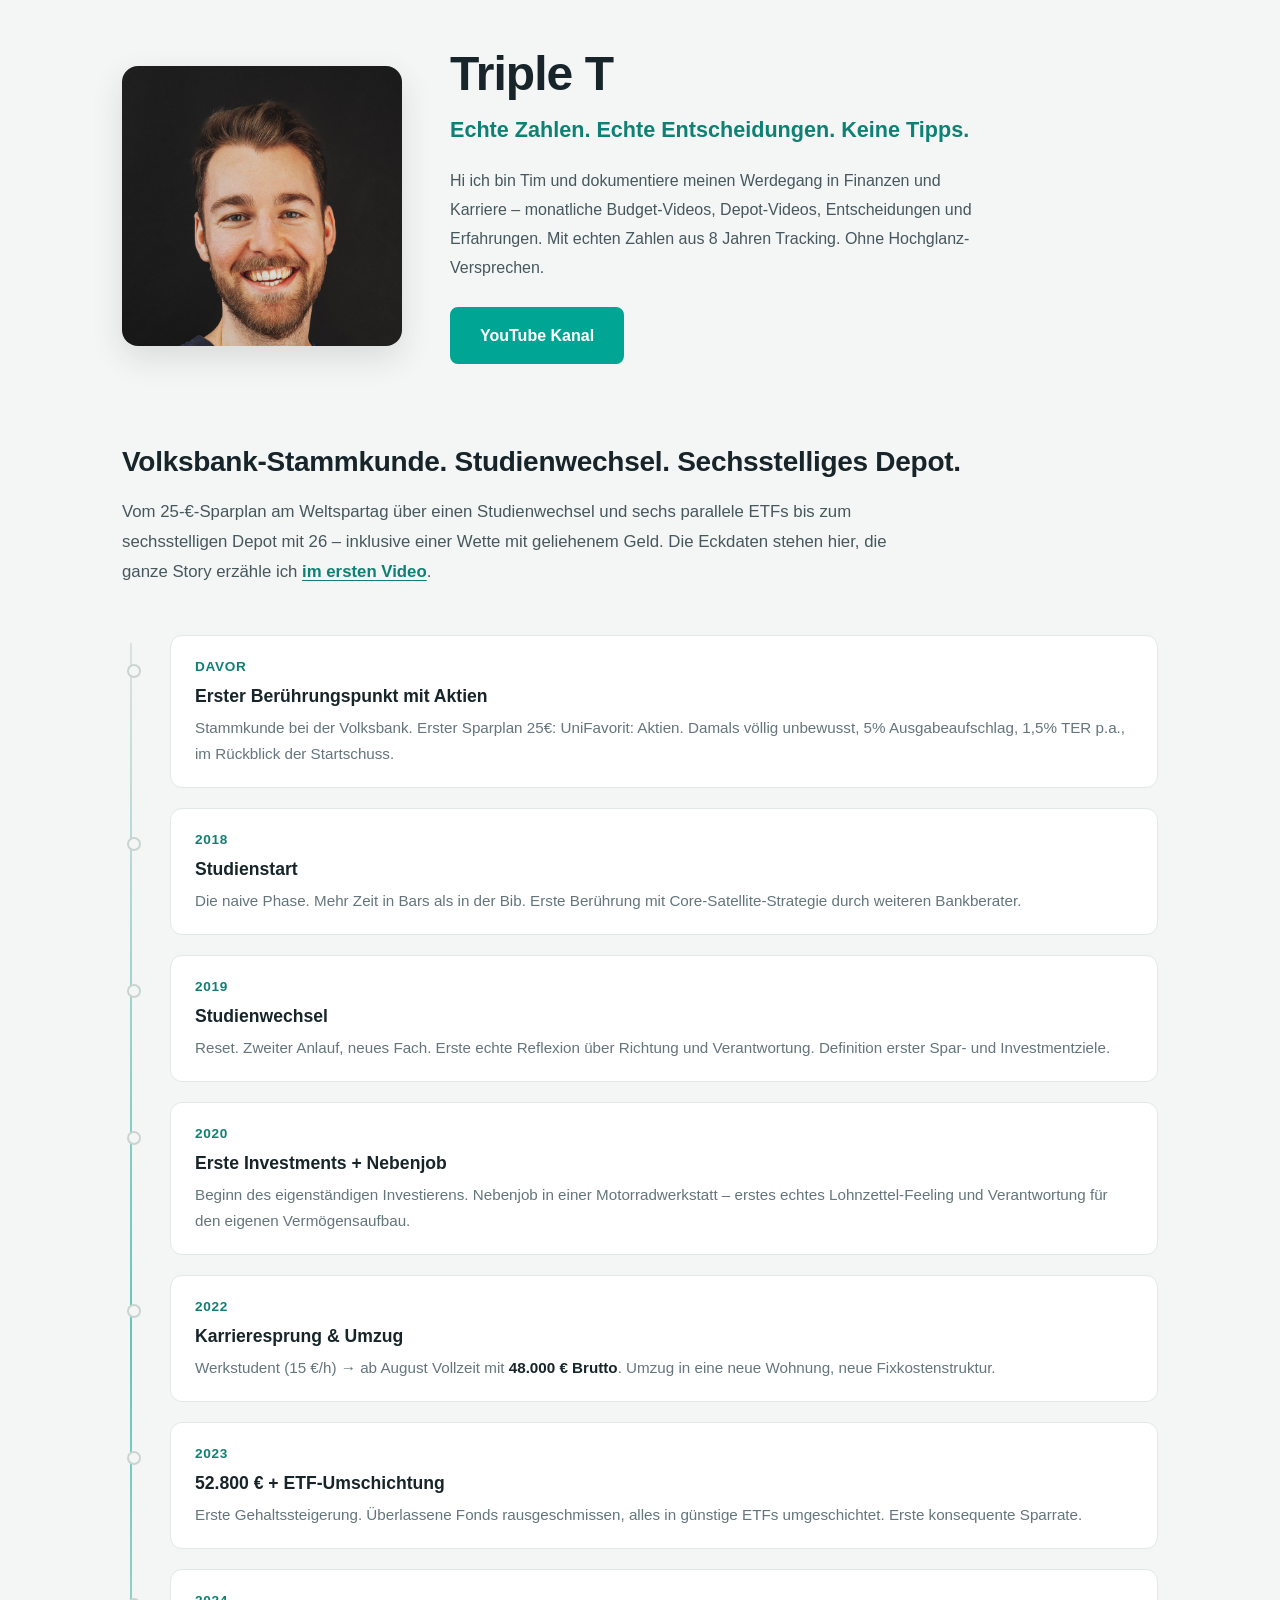
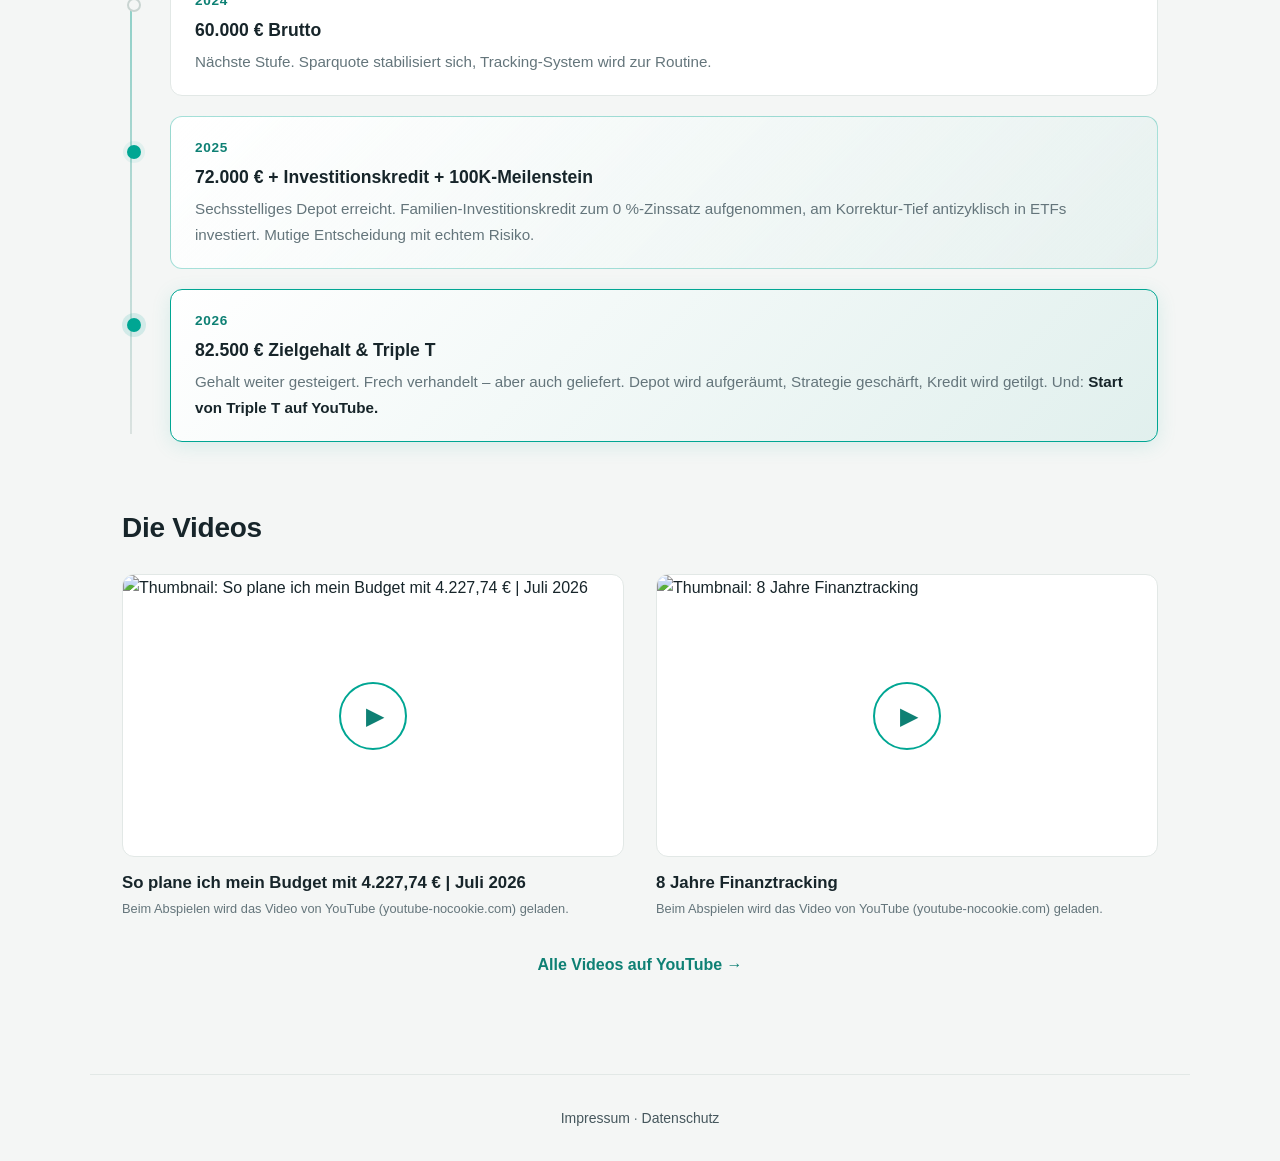
==== index.html @ 5788271e "V1.6 Thumbnails einbetten Update index.html" ====
<!DOCTYPE html>
<html lang="de">
<head>
    <meta charset="UTF-8">
    <meta name="viewport" content="width=device-width, initial-scale=1.0">
    <meta name="description" content="Triple T – 8 Jahre Finanztracking, echte Zahlen, dokumentierte Entscheidungen.">
    <title>Triple T – Personal Finance</title>
    <link rel="stylesheet" href="css/style.css">
    <link rel="icon" type="image/svg+xml" href="favicon.svg">
</head>
<body>
    <main>
        <!-- Hero Section: Bild links, Text rechts -->
        <section class="hero">
            <div class="hero-image">
                <img src="images/tim.jpg" alt="Tim, Inhaber von Triple T" loading="eager">
            </div>
            <div class="hero-content">
                <h1>Triple T</h1>
                <p class="subtitle">Echte Zahlen. Echte Entscheidungen. Keine Tipps.</p>
                <p class="description">
                    Hi ich bin Tim und dokumentiere meinen Werdegang in Finanzen und Karriere – monatliche Budget-Videos, Depot-Videos, Entscheidungen und Erfahrungen. Mit echten Zahlen aus 8 Jahren Tracking. Ohne Hochglanz-Versprechen.
                </p>
                <div class="cta-section">
                    <a href="https://youtube.com/@TimTripleT" class="btn" target="_blank" rel="noopener">YouTube Kanal</a>
                </div>
            </div>
        </section>

        <!-- Bio Section mit Timeline -->
        <section class="bio">
            <div class="bio-intro">
                <h2>Volksbank-Stammkunde. Studienwechsel. Sechsstelliges Depot.</h2>
                <p class="bio-lead">
                    Vom 25-€-Sparplan am Weltspartag über einen Studienwechsel und sechs parallele ETFs bis zum sechsstelligen Depot mit 26 – inklusive einer Wette mit geliehenem Geld. Die Eckdaten stehen hier, die ganze Story erzähle ich <a href="https://youtu.be/2RQJF1odHJE" target="_blank" rel="noopener">im ersten Video</a>.
                </p>
            </div>

            <div class="timeline">
                <div class="timeline-item">
                    <div class="timeline-marker"></div>
                    <div class="timeline-year">Davor</div>
                    <div class="timeline-content">
                        <h3>Erster Berührungspunkt mit Aktien</h3>
                        <p>Stammkunde bei der Volksbank. Erster Sparplan 25€: UniFavorit: Aktien. Damals völlig unbewusst, 5% Ausgabeaufschlag, 1,5% TER p.a., im Rückblick der Startschuss.</p>
                    </div>
                </div>

                <div class="timeline-item">
                    <div class="timeline-marker"></div>
                    <div class="timeline-year">2018</div>
                    <div class="timeline-content">
                        <h3>Studienstart</h3>
                        <p>Die naive Phase. Mehr Zeit in Bars als in der Bib. Erste Berührung mit Core-Satellite-Strategie durch weiteren Bankberater.</p>
                    </div>
                </div>

                <div class="timeline-item">
                    <div class="timeline-marker"></div>
                    <div class="timeline-year">2019</div>
                    <div class="timeline-content">
                        <h3>Studienwechsel</h3>
                        <p>Reset. Zweiter Anlauf, neues Fach. Erste echte Reflexion über Richtung und Verantwortung. Definition erster Spar- und Investmentziele.</p>
                    </div>
                </div>

                <div class="timeline-item">
                    <div class="timeline-marker"></div>
                    <div class="timeline-year">2020</div>
                    <div class="timeline-content">
                        <h3>Erste Investments + Nebenjob</h3>
                        <p>Beginn des eigenständigen Investierens. Nebenjob in einer Motorradwerkstatt – erstes echtes Lohnzettel-Feeling und Verantwortung für den eigenen Vermögensaufbau.</p>
                    </div>
                </div>

                <div class="timeline-item">
                    <div class="timeline-marker"></div>
                    <div class="timeline-year">2022</div>
                    <div class="timeline-content">
                        <h3>Karrieresprung &amp; Umzug</h3>
                        <p>Werkstudent (15&nbsp;€/h) → ab August Vollzeit mit <strong>48.000&nbsp;€ Brutto</strong>. Umzug in eine neue Wohnung, neue Fixkostenstruktur.</p>
                    </div>
                </div>

                <div class="timeline-item">
                    <div class="timeline-marker"></div>
                    <div class="timeline-year">2023</div>
                    <div class="timeline-content">
                        <h3>52.800&nbsp;€ + ETF-Umschichtung</h3>
                        <p>Erste Gehaltssteigerung. Überlassene Fonds rausgeschmissen, alles in günstige ETFs umgeschichtet. Erste konsequente Sparrate.</p>
                    </div>
                </div>

                <div class="timeline-item">
                    <div class="timeline-marker"></div>
                    <div class="timeline-year">2024</div>
                    <div class="timeline-content">
                        <h3>60.000&nbsp;€ Brutto</h3>
                        <p>Nächste Stufe. Sparquote stabilisiert sich, Tracking-System wird zur Routine.</p>
                    </div>
                </div>

                <div class="timeline-item highlight">
                    <div class="timeline-marker"></div>
                    <div class="timeline-year">2025</div>
                    <div class="timeline-content">
                        <h3>72.000&nbsp;€ + Investitionskredit + 100K-Meilenstein</h3>
                        <p>Sechsstelliges Depot erreicht. Familien-Investitionskredit zum 0&nbsp;%-Zinssatz aufgenommen, am Korrektur-Tief antizyklisch in ETFs investiert. Mutige Entscheidung mit echtem Risiko.</p>
                    </div>
                </div>

                <div class="timeline-item current">
                    <div class="timeline-marker"></div>
                    <div class="timeline-year">2026</div>
                    <div class="timeline-content">
                        <h3>82.500&nbsp;€ Zielgehalt &amp; Triple T</h3>
                        <p>Gehalt weiter gesteigert. Frech verhandelt – aber auch geliefert. Depot wird aufgeräumt, Strategie geschärft, Kredit wird getilgt. Und: <strong>Start von Triple T auf YouTube.</strong></p>
                    </div>
                </div>
            </div>
        </section>

        <!-- Video Section: Klick-to-Load-Fassade (DSGVO-freundlich).
             Kein Kontakt zu Google/YouTube vor dem Klick: Thumbnails liegen lokal
             im Repo, der youtube-nocookie-Iframe wird erst per Klick nachgeladen.

             Regel: Maximal die 3 neuesten Videos zeigen, neuestes zuerst.
             Neues Video ergänzen = einen video-facade-Block kopieren,
             data-video-id + data-video-title anpassen, Thumbnail nach
             images/ legen, ältestes Video-Element entfernen. -->
        <section class="videos">
            <h2>Die Videos</h2>
            <div class="video-grid">

                <div class="video-item">
                    <div class="video-facade"
                         data-video-id="Xw3bvaJuzlU"
                         data-video-title="So plane ich mein Budget mit 4.227,74 € | Juli 2026">
                        <picture>
                      <source srcset="images/thumbnail-video-2.webp" type="image/webp">
                      <img src="images/thumbnail-video-2.jpg"
                           alt="Thumbnail: So plane ich mein Budget mit 4.227,74 € | Juli 2026"
                           loading="lazy">
                    </picture>
                        <button type="button" class="video-play"
                                aria-label="Video abspielen: So plane ich mein Budget mit 4.227,74 € | Juli 2026">
                            <span class="video-play-icon" aria-hidden="true">▶</span>
                        </button>
                    </div>
                    <h3 class="video-title">So plane ich mein Budget mit 4.227,74&nbsp;€ | Juli 2026</h3>
                    <p class="video-note">Beim Abspielen wird das Video von YouTube (youtube-nocookie.com) geladen.</p>
                </div>

                <div class="video-item">
                    <div class="video-facade"
                         data-video-id="2RQJF1odHJE"
                         data-video-title="8 Jahre Finanztracking">
                        <picture>
                      <source srcset="images/thumbnail-video-1.webp" type="image/webp">
                      <img src="images/thumbnail-video-1.jpg"
                           alt="Thumbnail: 8 Jahre Finanztracking"
                           loading="lazy">
                    </picture>
                        <button type="button" class="video-play"
                                aria-label="Video abspielen: 8 Jahre Finanztracking">
                            <span class="video-play-icon" aria-hidden="true">▶</span>
                        </button>
                    </div>
                    <h3 class="video-title">8 Jahre Finanztracking</h3>
                    <p class="video-note">Beim Abspielen wird das Video von YouTube (youtube-nocookie.com) geladen.</p>
                </div>

            </div>
            <p class="videos-more">
                <a href="https://youtube.com/@TimTripleT" target="_blank" rel="noopener">Alle Videos auf YouTube →</a>
            </p>
        </section>
    </main>

    <footer>
        <p><a href="impressum.html">Impressum</a> · <a href="datenschutz.html">Datenschutz</a></p>
    </footer>

    <script>
    // Klick-to-Load: Iframe (youtube-nocookie) erst nach Klick einsetzen.
    document.querySelectorAll('.video-facade').forEach(function (facade) {
        facade.querySelector('.video-play').addEventListener('click', function () {
            var id = facade.dataset.videoId;
            var title = facade.dataset.videoTitle;
            var iframe = document.createElement('iframe');
            iframe.src = 'https://www.youtube-nocookie.com/embed/' + id + '?autoplay=1&rel=0';
            iframe.title = title;
            iframe.allow = 'autoplay; encrypted-media; picture-in-picture; web-share';
            iframe.allowFullscreen = true;
            iframe.setAttribute('referrerpolicy', 'strict-origin-when-cross-origin');
            facade.replaceChildren(iframe);
            facade.classList.add('is-playing');
        });
    });
    </script>
</body>
</html>
---- css/style.css ----
/* ============================================================
   Triple T – triplet.me
   Light Theme "Board" · Stand: Juli 2026
   Brand-Farben:
   - Mint (Primary, Flächen):  #00A693  ← Thumbnail-Farbe
   - Dark Teal (Text/Links):   #0E8074  ← Kontrast-Partner (WCAG AA)
   - Hintergrund (Seite):      #F4F6F5
   ============================================================ */

* {
    margin: 0;
    padding: 0;
    box-sizing: border-box;
}

:root {
    /* Brand */
    --mint: #00A693;
    --mint-dark: #0E8074;
    --mint-deep: #04342C;

    /* Flächen */
    --bg: #F4F6F5;
    --bg-card: #FFFFFF;

    /* Text */
    --text: #17252A;
    --text-muted: #46575D;
    --text-dim: #64757B;

    /* Linien */
    --border: #E2E8E6;
    --border-strong: #C9D4D1;

    /* Akzent-Tints */
    --highlight: rgba(0, 166, 147, 0.08);
    --highlight-strong: rgba(0, 166, 147, 0.14);
}

html {
    scroll-behavior: smooth;
}

body {
    font-family: -apple-system, BlinkMacSystemFont, "Segoe UI", Roboto, "Helvetica Neue", sans-serif;
    background: var(--bg);
    color: var(--text);
    min-height: 100vh;
    line-height: 1.6;
    overflow-x: hidden;
}

main {
    max-width: 1100px;
    margin: 0 auto;
    padding: 3rem 2rem 2rem;
}

::selection {
    background: var(--highlight-strong);
}

a {
    color: var(--mint-dark);
}

a:focus-visible,
button:focus-visible {
    outline: 3px solid var(--mint);
    outline-offset: 2px;
}

/* === HERO SECTION (mit Grid-Look) === */
.hero {
    display: grid;
    grid-template-columns: 280px 1fr;
    gap: 3rem;
    align-items: center;
    margin-bottom: 5rem;
    animation: fadeIn 0.8s ease-out;
}

@keyframes fadeIn {
    from {
        opacity: 0;
        transform: translateY(15px);
    }
    to {
        opacity: 1;
        transform: translateY(0);
    }
}

.hero-image {
    width: 280px;
    height: 280px;
    border-radius: 16px;
    overflow: hidden;
    box-shadow: 0 12px 32px rgba(23, 37, 42, 0.12);
    position: relative;
    background: var(--bg-card);
}

.hero-image img {
    width: 100%;
    height: 100%;
    object-fit: cover;
    /* Bild-Ausschnitt: 2. Wert = vertikale Position.
       0% = Bild ganz oben ausrichten, 50% = Mitte (Standard).
       Kleinerer Wert schiebt den sichtbaren Ausschnitt nach oben. */
    object-position: 50% 20%;
    display: block;
}

.hero-content h1 {
    font-size: 3rem;
    font-weight: 700;
    margin-bottom: 0.75rem;
    letter-spacing: -0.02em;
    color: var(--text);
    line-height: 1.1;
}

.subtitle {
    font-size: 1.35rem;
    color: var(--mint-dark);
    margin-bottom: 1.25rem;
    font-weight: 600;
}

.description {
    font-size: 1rem;
    color: var(--text-muted);
    margin-bottom: 1.5rem;
    line-height: 1.8;
    max-width: 540px;
}

.cta-section {
    display: flex;
    gap: 1rem;
    flex-wrap: wrap;
}

.btn {
    display: inline-block;
    padding: 0.875rem 1.75rem;
    background: var(--mint);
    color: #FFFFFF;
    text-decoration: none;
    border-radius: 8px;
    font-weight: 600;
    font-size: 1rem;
    transition: all 0.3s ease;
    border: 2px solid var(--mint);
    cursor: pointer;
}

.btn:hover {
    background: var(--mint-dark);
    border-color: var(--mint-dark);
    transform: translateY(-2px);
    box-shadow: 0 10px 25px rgba(0, 166, 147, 0.3);
}

/* === BIO SECTION === */
.bio {
    margin-bottom: 4rem;
}

.bio-intro {
    margin-bottom: 3rem;
}

.bio-intro h2 {
    font-size: 1.75rem;
    font-weight: 700;
    margin-bottom: 1rem;
    color: var(--text);
    letter-spacing: -0.01em;
    line-height: 1.3;
}

.bio-lead {
    font-size: 1.05rem;
    color: var(--text-muted);
    line-height: 1.8;
    max-width: 800px;
}

.bio-lead strong {
    color: var(--text);
}

.bio-lead a {
    color: var(--mint-dark);
    font-weight: 600;
    text-decoration: underline;
    text-underline-offset: 3px;
}

.bio-lead a:hover {
    color: var(--mint-deep);
}

/* === TIMELINE === */
.timeline {
    position: relative;
    padding-left: 3rem;
    margin-bottom: 2rem;
}

.timeline::before {
    content: "";
    position: absolute;
    left: 0.5rem;
    top: 0.5rem;
    bottom: 0.5rem;
    width: 2px;
    background: linear-gradient(180deg, var(--border-strong) 0%, var(--mint) 50%, var(--border-strong) 100%);
    opacity: 0.6;
}

.timeline-item {
    position: relative;
    padding: 1.25rem 1.5rem;
    margin-bottom: 1.25rem;
    background: var(--bg-card);
    border-radius: 12px;
    border: 1px solid var(--border);
    transition: transform 0.2s ease, border-color 0.2s ease, box-shadow 0.2s ease;
}

.timeline-item:hover {
    transform: translateX(4px);
    border-color: var(--mint);
    box-shadow: 0 4px 16px rgba(23, 37, 42, 0.06);
}

.timeline-marker {
    position: absolute;
    left: -2.75rem;
    top: 1.75rem;
    width: 14px;
    height: 14px;
    border-radius: 50%;
    background: var(--bg);
    border: 2px solid var(--border-strong);
    transition: all 0.2s ease;
}

.timeline-item:hover .timeline-marker {
    border-color: var(--mint);
    box-shadow: 0 0 0 4px var(--highlight);
}

.timeline-item.highlight {
    border-color: rgba(0, 166, 147, 0.35);
    background: linear-gradient(135deg, var(--bg-card) 0%, rgba(0, 166, 147, 0.05) 100%);
}

.timeline-item.highlight .timeline-marker {
    background: var(--mint);
    border-color: var(--mint);
    box-shadow: 0 0 0 4px var(--highlight);
}

.timeline-item.current {
    border-color: var(--mint);
    background: linear-gradient(135deg, var(--bg-card) 0%, rgba(0, 166, 147, 0.08) 100%);
    box-shadow: 0 4px 20px rgba(0, 166, 147, 0.12);
}

.timeline-item.current .timeline-marker {
    background: var(--mint);
    border-color: var(--mint);
    box-shadow: 0 0 0 5px var(--highlight-strong);
    animation: pulse 2s ease-in-out infinite;
}

@keyframes pulse {
    0%, 100% {
        box-shadow: 0 0 0 5px var(--highlight-strong);
    }
    50% {
        box-shadow: 0 0 0 8px rgba(0, 166, 147, 0.28);
    }
}

.timeline-year {
    font-size: 0.85rem;
    font-weight: 700;
    color: var(--mint-dark);
    letter-spacing: 0.05em;
    text-transform: uppercase;
    margin-bottom: 0.4rem;
}

.timeline-content h3 {
    font-size: 1.1rem;
    font-weight: 600;
    color: var(--text);
    margin-bottom: 0.4rem;
    line-height: 1.4;
}

.timeline-content p {
    font-size: 0.95rem;
    color: var(--text-dim);
    line-height: 1.7;
}

.timeline-content p strong {
    color: var(--text);
    font-weight: 600;
}

/* === VIDEO SECTION === */
.videos {
    margin-bottom: 4rem;
}

.videos h2 {
    font-size: 1.75rem;
    font-weight: 700;
    margin-bottom: 1.5rem;
    color: var(--text);
    letter-spacing: -0.01em;
}

.video-grid {
    display: grid;
    grid-template-columns: repeat(2, minmax(0, 1fr));
    gap: 2rem;
}

.video-item {
    display: flex;
    flex-direction: column;
}

.video-facade {
    position: relative;
    aspect-ratio: 16 / 9;
    border-radius: 12px;
    overflow: hidden;
    background: var(--bg-card);
    border: 1px solid var(--border);
    transition: border-color 0.2s ease, box-shadow 0.2s ease;
}

.video-facade:hover {
    border-color: var(--mint);
    box-shadow: 0 8px 24px rgba(23, 37, 42, 0.1);
}

.video-facade img {
    width: 100%;
    height: 100%;
    object-fit: cover;
    display: block;
}

.video-facade iframe {
    position: absolute;
    inset: 0;
    width: 100%;
    height: 100%;
    border: 0;
}

.video-play {
    position: absolute;
    top: 50%;
    left: 50%;
    transform: translate(-50%, -50%);
    width: 68px;
    height: 68px;
    border-radius: 50%;
    background: rgba(255, 255, 255, 0.95);
    border: 2px solid var(--mint);
    cursor: pointer;
    display: flex;
    align-items: center;
    justify-content: center;
    transition: transform 0.2s ease, background 0.2s ease;
}

.video-play:hover {
    transform: translate(-50%, -50%) scale(1.08);
    background: #FFFFFF;
}

.video-play-icon {
    color: var(--mint-dark);
    font-size: 1.5rem;
    line-height: 1;
    padding-left: 4px; /* optisch zentriert */
}

.video-title {
    font-size: 1.05rem;
    font-weight: 600;
    color: var(--text);
    margin-top: 0.9rem;
    line-height: 1.4;
}

.video-note {
    font-size: 0.8rem;
    color: var(--text-dim);
    margin-top: 0.3rem;
}

.videos-more {
    margin-top: 2rem;
    text-align: center;
}

.videos-more a {
    color: var(--mint-dark);
    font-weight: 600;
    text-decoration: none;
}

.videos-more a:hover {
    color: var(--mint-deep);
    text-decoration: underline;
    text-underline-offset: 3px;
}

/* === FOOTER === */
footer {
    text-align: center;
    padding: 2rem;
    color: var(--text-dim);
    font-size: 0.875rem;
    border-top: 1px solid var(--border);
    max-width: 1100px;
    margin: 0 auto;
}

footer a {
    color: var(--text-muted);
    text-decoration: none;
    transition: color 0.3s ease;
}

footer a:hover {
    color: var(--mint-dark);
}

/* === REDUCED MOTION === */
@media (prefers-reduced-motion: reduce) {
    html {
        scroll-behavior: auto;
    }
    .hero {
        animation: none;
    }
    .timeline-item.current .timeline-marker {
        animation: none;
    }
    .timeline-item,
    .timeline-marker,
    .btn,
    .video-facade,
    .video-play {
        transition: none;
    }
}

/* === RESPONSIVE === */
@media (max-width: 900px) {
    main {
        padding: 2rem 1.5rem 1.5rem;
    }

    .hero {
        grid-template-columns: 1fr;
        gap: 2rem;
        text-align: left;
        margin-bottom: 3rem;
    }

    .hero-image {
        width: 200px;
        height: 200px;
    }

    .hero-content h1 {
        font-size: 2.25rem;
    }

    .subtitle {
        font-size: 1.15rem;
    }

    .bio-intro h2,
    .videos h2 {
        font-size: 1.5rem;
    }

    .video-grid {
        gap: 1.5rem;
    }
}

@media (max-width: 600px) {
    main {
        padding: 1.5rem 1rem 1rem;
    }

    .hero-image {
        width: 160px;
        height: 160px;
    }

    .hero-content h1 {
        font-size: 1.85rem;
    }

    .subtitle {
        font-size: 1.05rem;
    }

    .description {
        font-size: 0.95rem;
    }

    .timeline {
        padding-left: 2rem;
    }

    .timeline-marker {
        left: -1.75rem;
        width: 12px;
        height: 12px;
    }

    .timeline-item {
        padding: 1rem 1.25rem;
    }

    .bio-intro h2,
    .videos h2 {
        font-size: 1.25rem;
    }

    .timeline-content h3 {
        font-size: 1rem;
    }

    .video-grid {
        grid-template-columns: 1fr;
    }

    .video-play {
        width: 56px;
        height: 56px;
    }
}
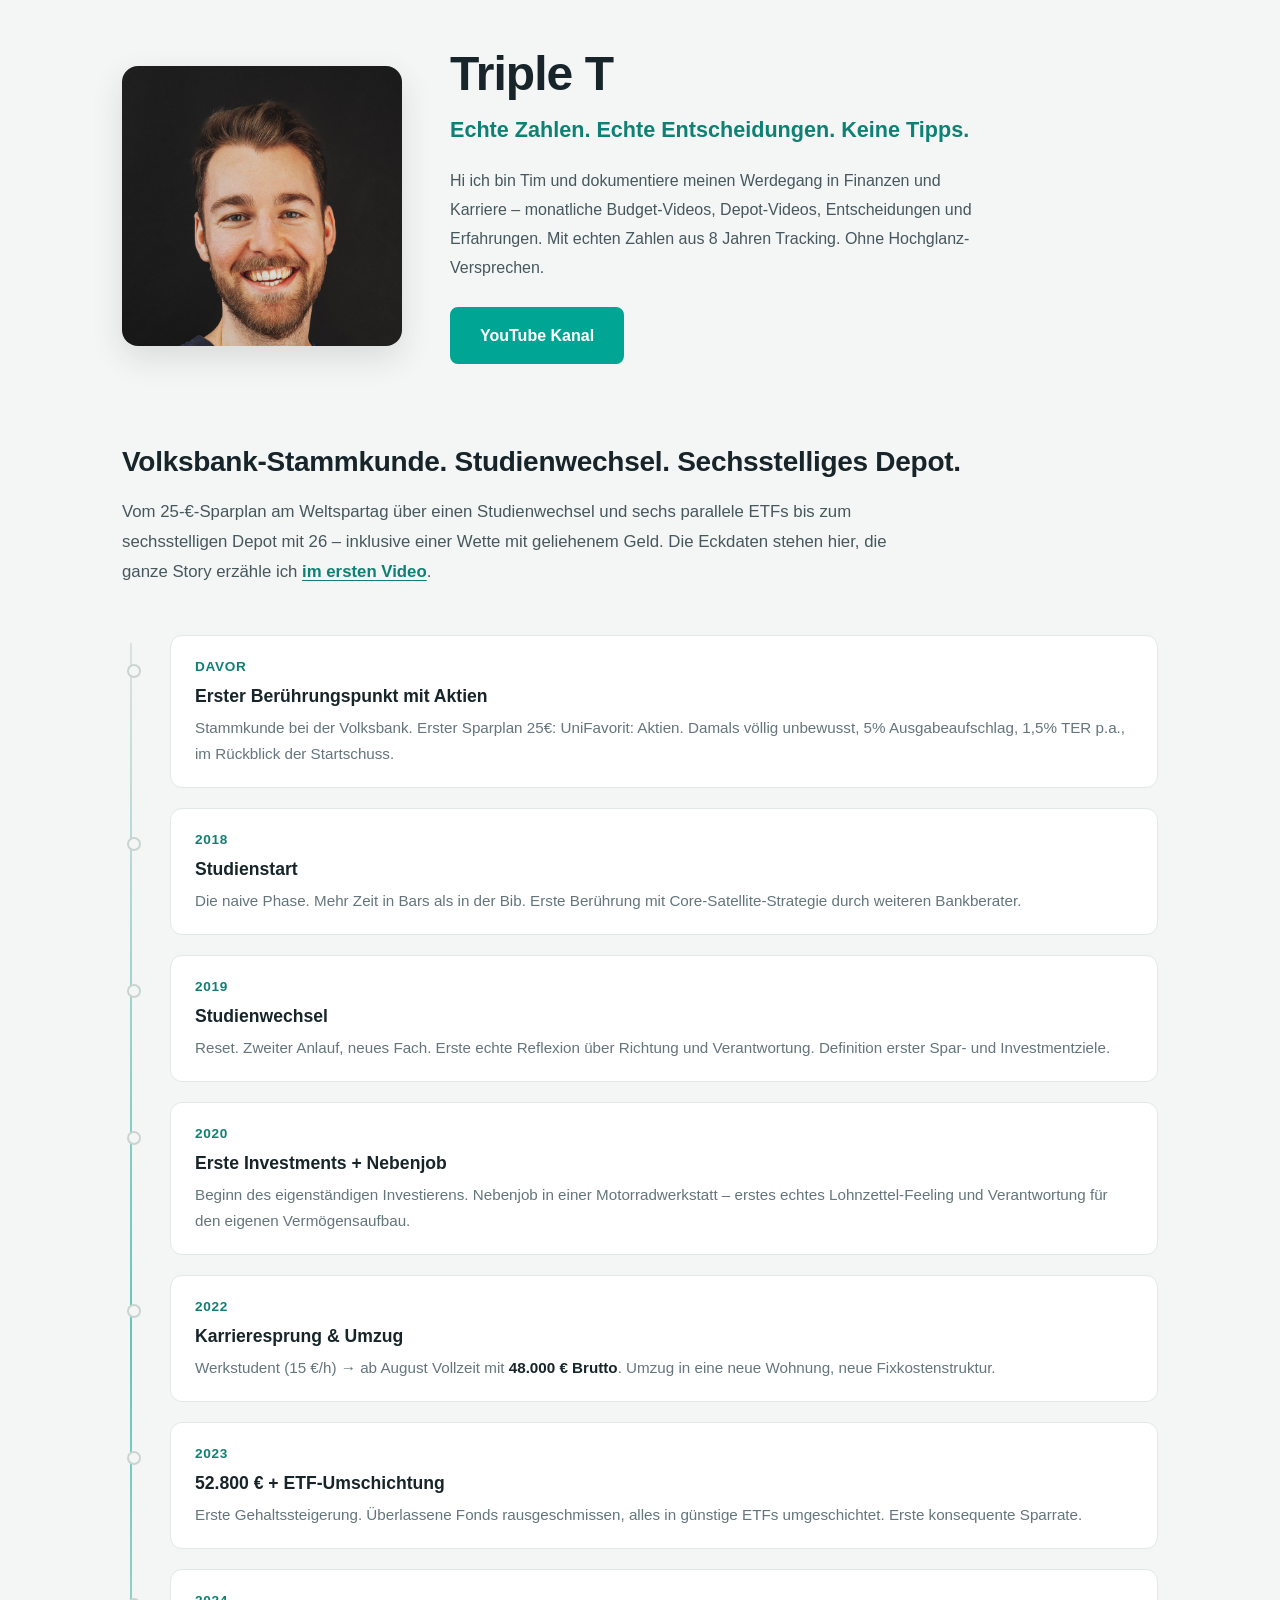
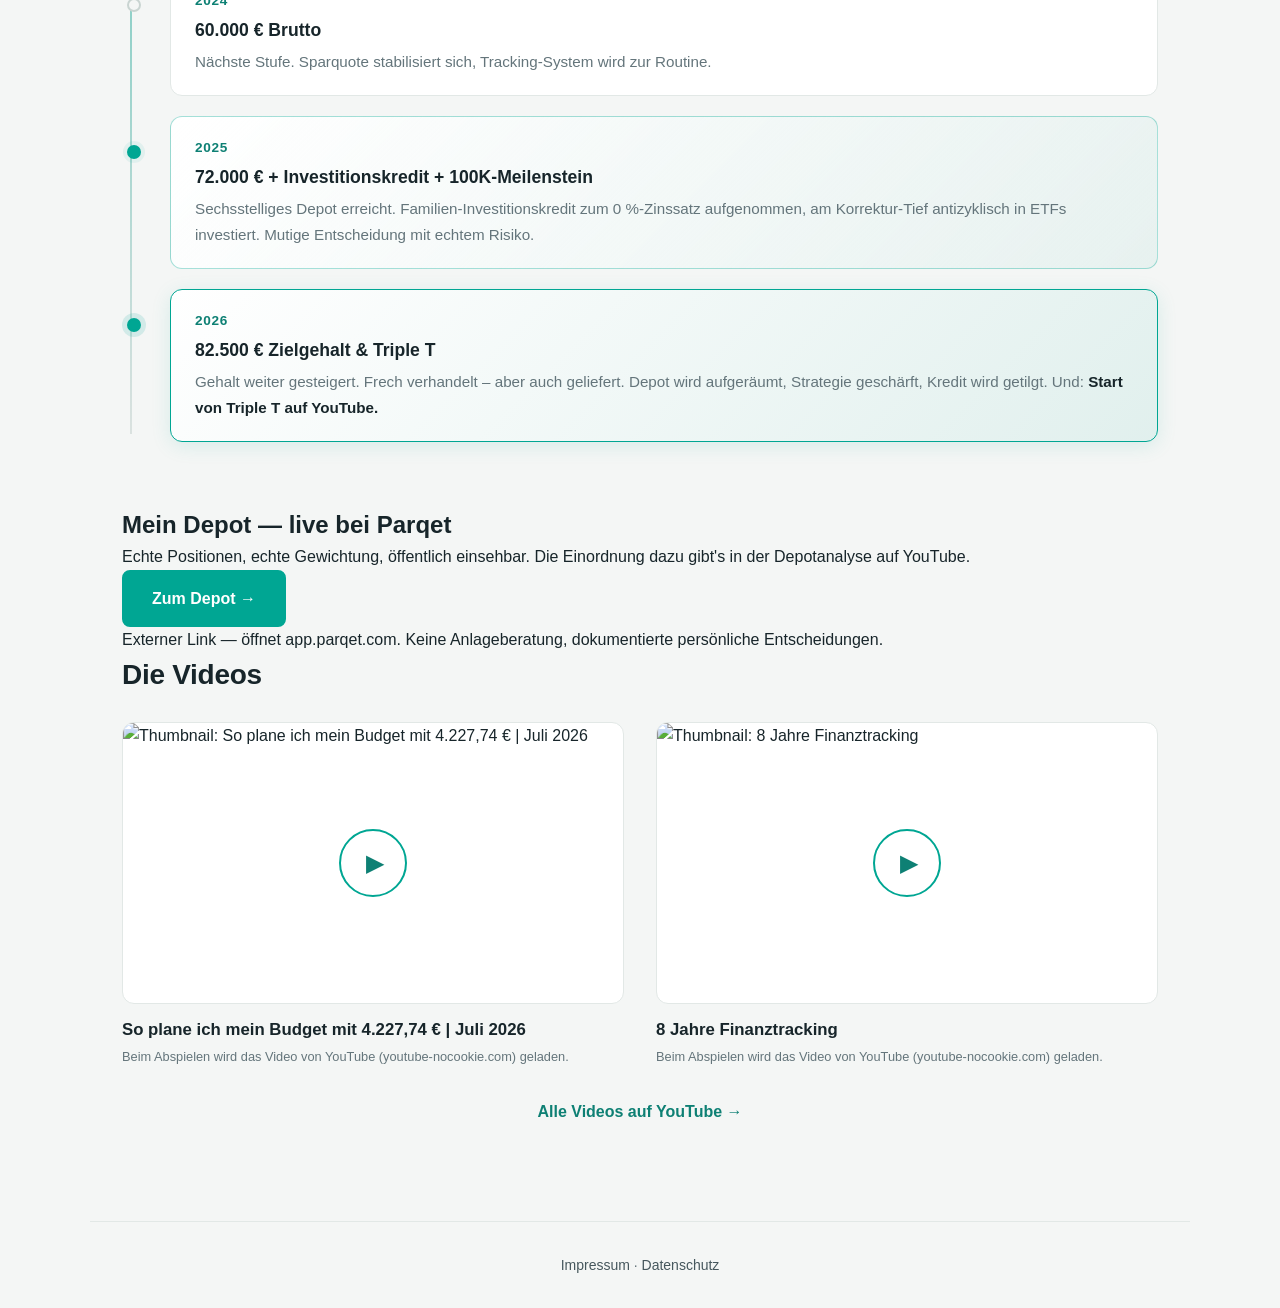
==== commit 8e88ac2d: "V1.7 Parqet Einbettung Update index.html" ====
--- a/index.html
+++ b/index.html
@@ -118,6 +118,20 @@
                     </div>
                 </div>
             </div>
+        </section>
+        <!-- Depot Section: bewusst externer Link statt Embed (kein Drittanbieter-
+     Load beim Seitenaufruf, kein DSE-Update nötig). -->
+        <section class="depot">
+            <div class="depot-card">
+                <div class="depot-text">
+                    <h2>Mein Depot — live bei Parqet</h2>
+                    <p>Echte Positionen, echte Gewichtung, öffentlich einsehbar.
+                       Die Einordnung dazu gibt's in der Depotanalyse auf YouTube.</p>
+                </div>
+                <a href="https://app.parqet.com/p/6696b20dc289b42f5ff4af2f"
+                   class="btn" target="_blank" rel="noopener">Zum Depot →</a>
+            </div>
+            <p class="depot-note">Externer Link — öffnet app.parqet.com. Keine Anlageberatung, dokumentierte persönliche Entscheidungen.</p>
         </section>
 
         <!-- Video Section: Klick-to-Load-Fassade (DSGVO-freundlich).
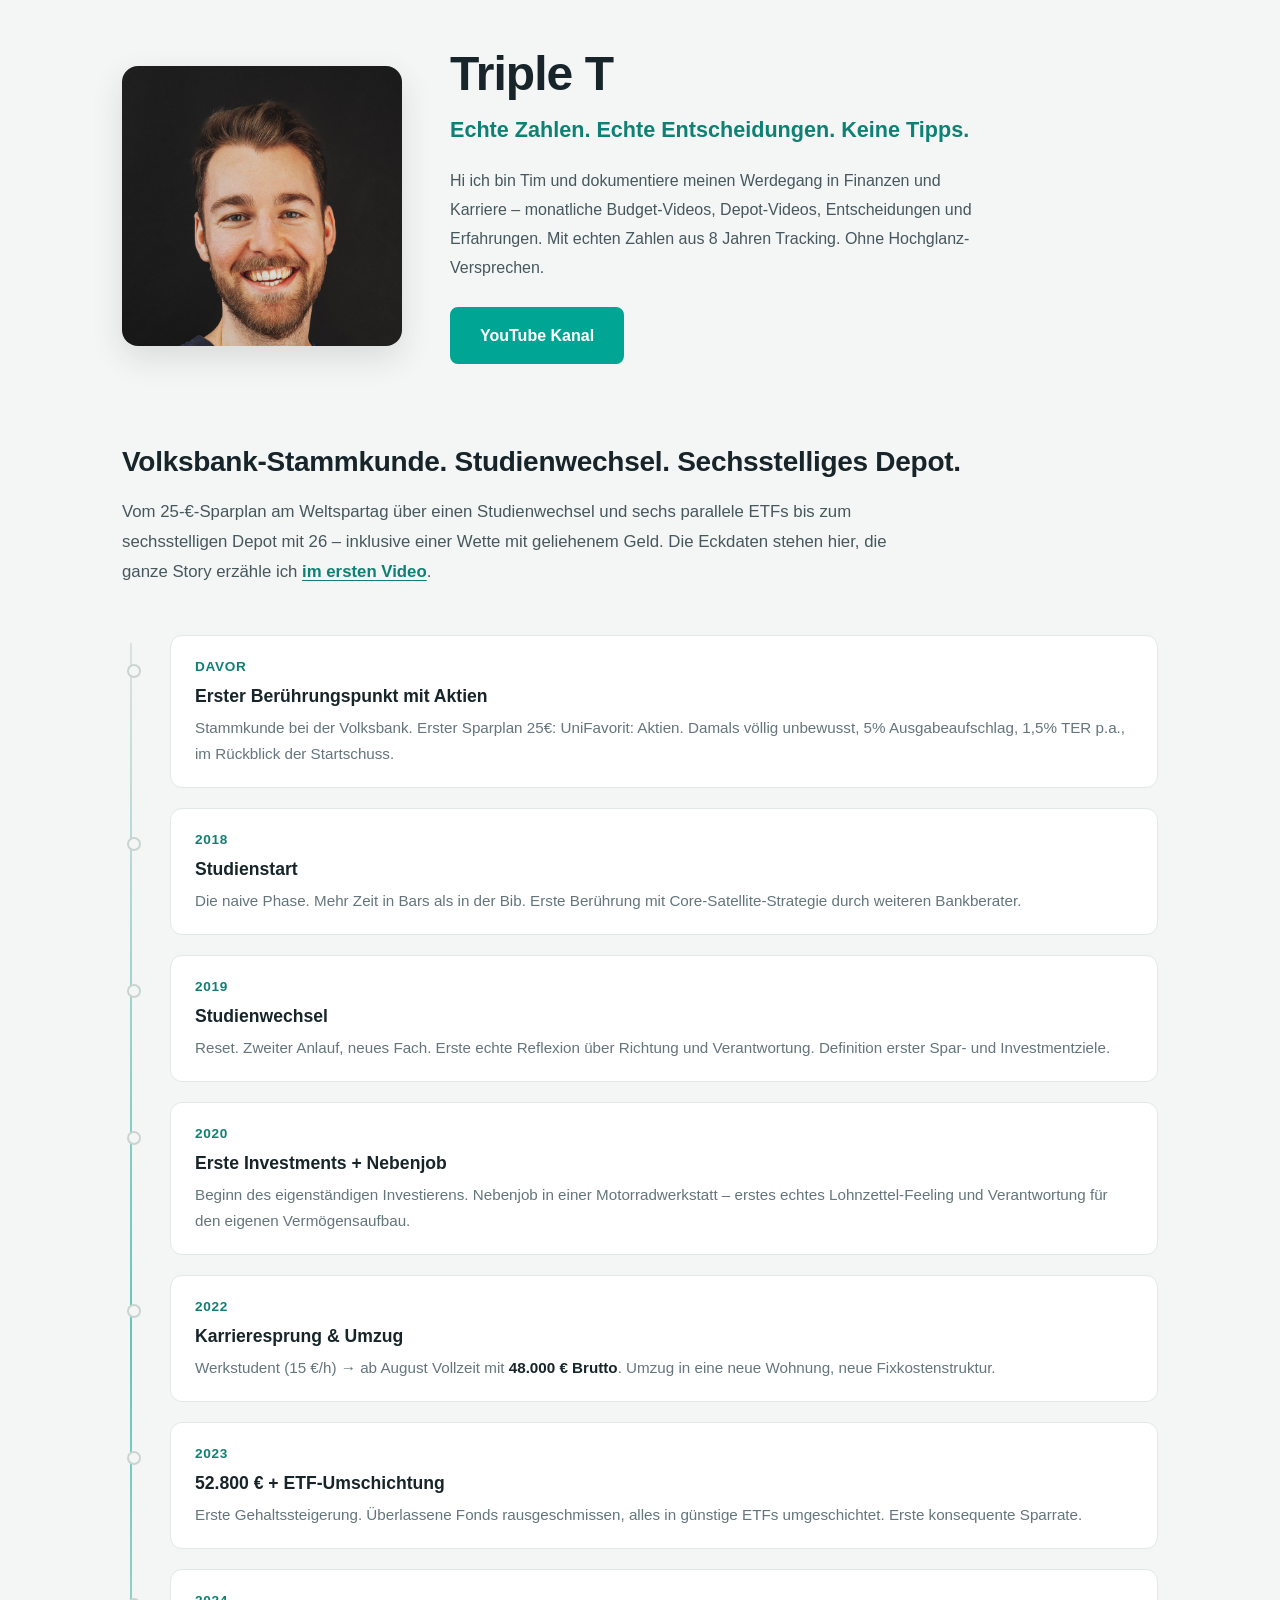
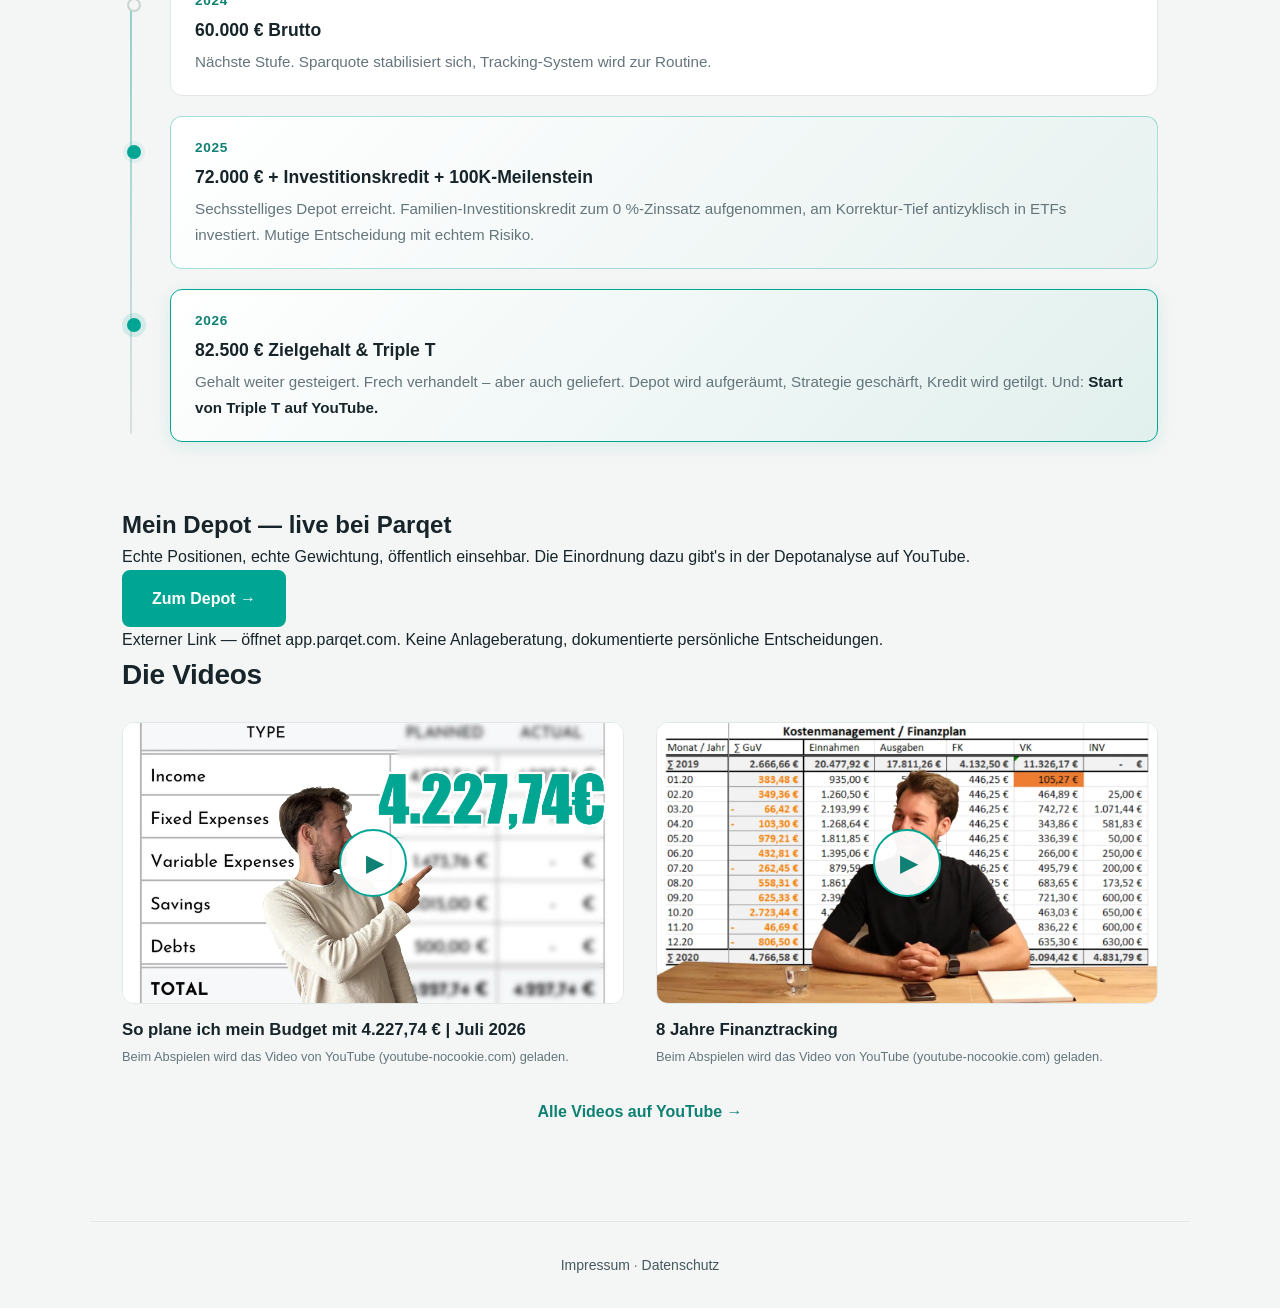
==== commit e3282fbd: "V1.8 Thumbnail Case-Sensitive Update index.html" ====
--- a/index.html
+++ b/index.html
@@ -151,8 +151,8 @@
                          data-video-id="Xw3bvaJuzlU"
                          data-video-title="So plane ich mein Budget mit 4.227,74 € | Juli 2026">
                         <picture>
-                      <source srcset="images/thumbnail-video-2.webp" type="image/webp">
-                      <img src="images/thumbnail-video-2.jpg"
+                      <source srcset="images/Thumbnail-Video-2.webp" type="image/webp">
+                      <img src="images/Thumbnail-Video-2.jpg"
                            alt="Thumbnail: So plane ich mein Budget mit 4.227,74 € | Juli 2026"
                            loading="lazy">
                     </picture>
@@ -170,8 +170,8 @@
                          data-video-id="2RQJF1odHJE"
                          data-video-title="8 Jahre Finanztracking">
                         <picture>
-                      <source srcset="images/thumbnail-video-1.webp" type="image/webp">
-                      <img src="images/thumbnail-video-1.jpg"
+                      <source srcset="images/Thumbnail-Video-1.webp" type="image/webp">
+                      <img src="images/Thumbnail-Video-1.jpg"
                            alt="Thumbnail: 8 Jahre Finanztracking"
                            loading="lazy">
                     </picture>
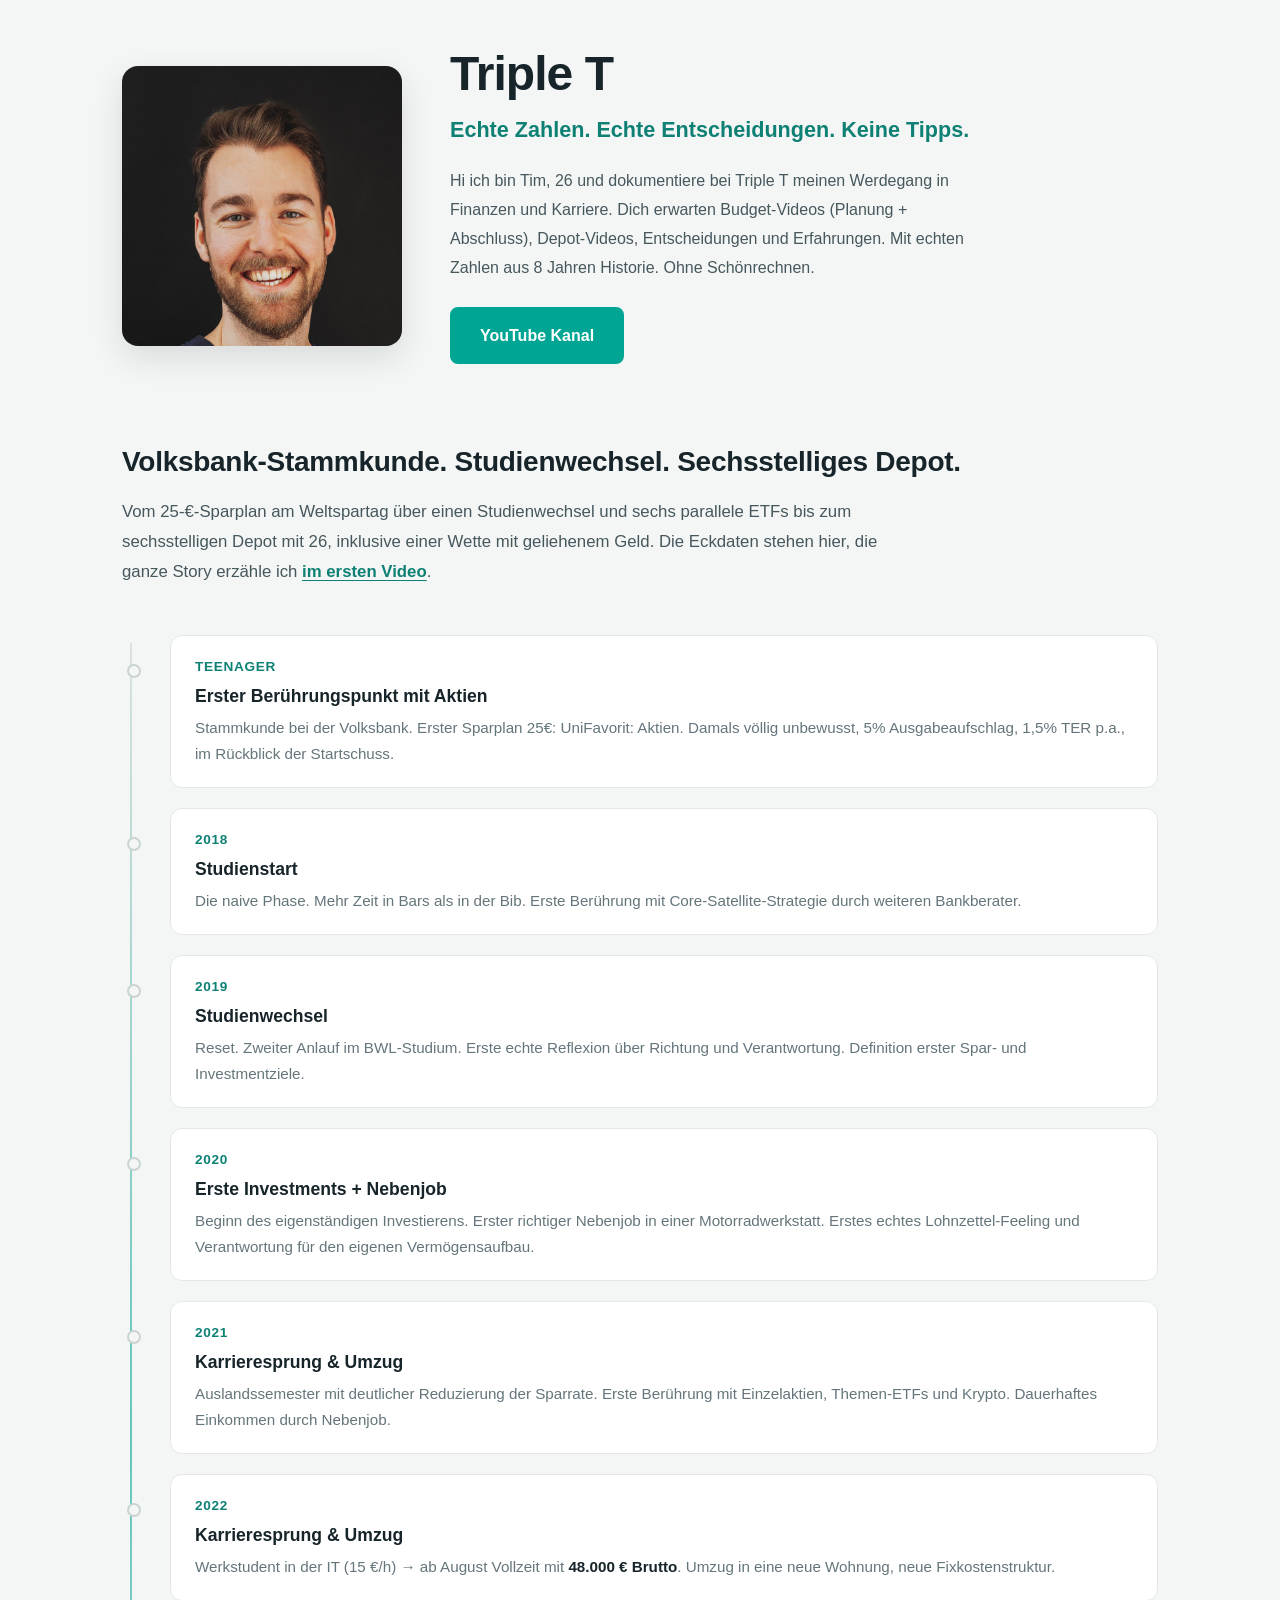
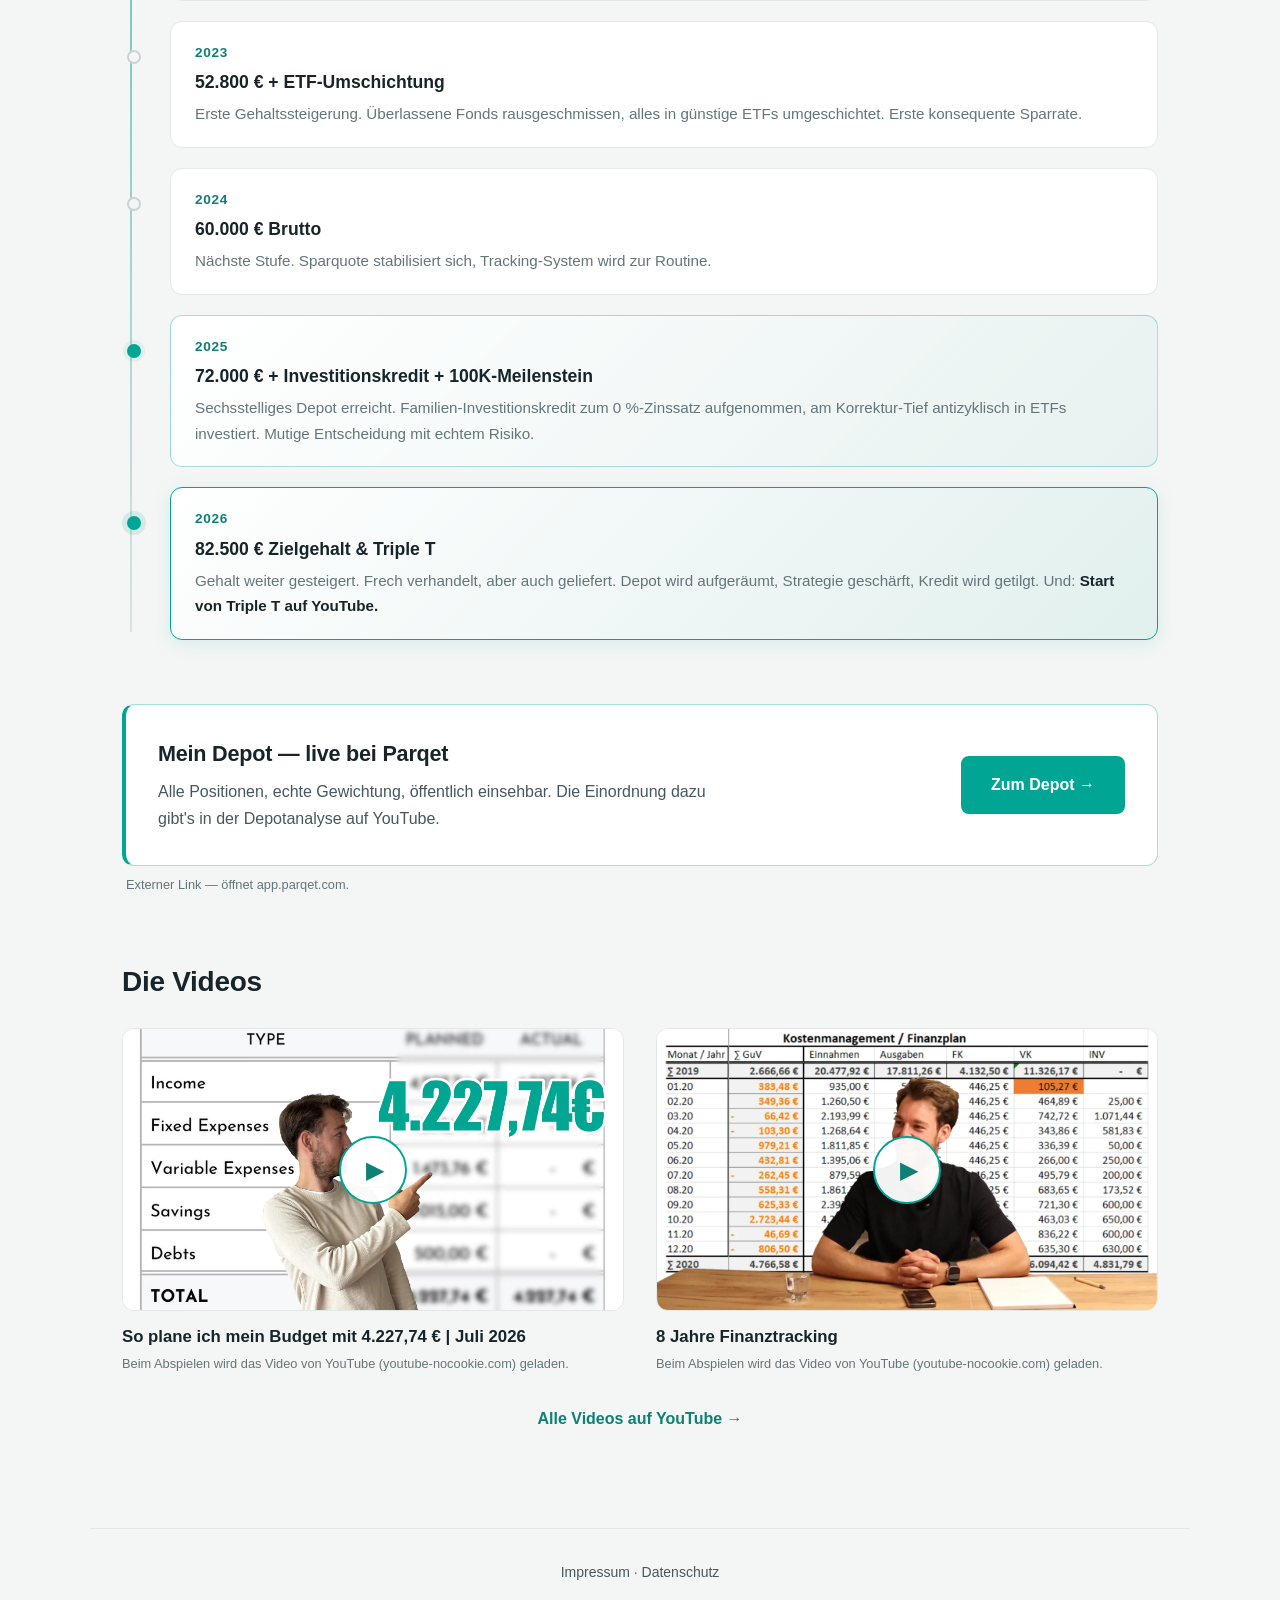
==== commit e980bc9c: "V1.9 Update index.html Diverse Texte angepasst" ====
--- a/index.html
+++ b/index.html
@@ -19,7 +19,7 @@
                 <h1>Triple T</h1>
                 <p class="subtitle">Echte Zahlen. Echte Entscheidungen. Keine Tipps.</p>
                 <p class="description">
-                    Hi ich bin Tim und dokumentiere meinen Werdegang in Finanzen und Karriere – monatliche Budget-Videos, Depot-Videos, Entscheidungen und Erfahrungen. Mit echten Zahlen aus 8 Jahren Tracking. Ohne Hochglanz-Versprechen.
+                    Hi ich bin Tim, 26 und dokumentiere bei Triple T meinen Werdegang in Finanzen und Karriere. Dich erwarten Budget-Videos (Planung + Abschluss), Depot-Videos, Entscheidungen und Erfahrungen. Mit echten Zahlen aus 8 Jahren Historie. Ohne Schönrechnen.
                 </p>
                 <div class="cta-section">
                     <a href="https://youtube.com/@TimTripleT" class="btn" target="_blank" rel="noopener">YouTube Kanal</a>
@@ -32,14 +32,14 @@
             <div class="bio-intro">
                 <h2>Volksbank-Stammkunde. Studienwechsel. Sechsstelliges Depot.</h2>
                 <p class="bio-lead">
-                    Vom 25-€-Sparplan am Weltspartag über einen Studienwechsel und sechs parallele ETFs bis zum sechsstelligen Depot mit 26 – inklusive einer Wette mit geliehenem Geld. Die Eckdaten stehen hier, die ganze Story erzähle ich <a href="https://youtu.be/2RQJF1odHJE" target="_blank" rel="noopener">im ersten Video</a>.
+                    Vom 25-€-Sparplan am Weltspartag über einen Studienwechsel und sechs parallele ETFs bis zum sechsstelligen Depot mit 26, inklusive einer Wette mit geliehenem Geld. Die Eckdaten stehen hier, die ganze Story erzähle ich <a href="https://youtu.be/2RQJF1odHJE" target="_blank" rel="noopener">im ersten Video</a>.
                 </p>
             </div>
 
             <div class="timeline">
                 <div class="timeline-item">
                     <div class="timeline-marker"></div>
-                    <div class="timeline-year">Davor</div>
+                    <div class="timeline-year">Teenager</div>
                     <div class="timeline-content">
                         <h3>Erster Berührungspunkt mit Aktien</h3>
                         <p>Stammkunde bei der Volksbank. Erster Sparplan 25€: UniFavorit: Aktien. Damals völlig unbewusst, 5% Ausgabeaufschlag, 1,5% TER p.a., im Rückblick der Startschuss.</p>
@@ -60,7 +60,7 @@
                     <div class="timeline-year">2019</div>
                     <div class="timeline-content">
                         <h3>Studienwechsel</h3>
-                        <p>Reset. Zweiter Anlauf, neues Fach. Erste echte Reflexion über Richtung und Verantwortung. Definition erster Spar- und Investmentziele.</p>
+                        <p>Reset. Zweiter Anlauf im BWL-Studium. Erste echte Reflexion über Richtung und Verantwortung. Definition erster Spar- und Investmentziele.</p>
                     </div>
                 </div>
 
@@ -69,16 +69,25 @@
                     <div class="timeline-year">2020</div>
                     <div class="timeline-content">
                         <h3>Erste Investments + Nebenjob</h3>
-                        <p>Beginn des eigenständigen Investierens. Nebenjob in einer Motorradwerkstatt – erstes echtes Lohnzettel-Feeling und Verantwortung für den eigenen Vermögensaufbau.</p>
-                    </div>
-                </div>
-
+                        <p>Beginn des eigenständigen Investierens. Erster richtiger Nebenjob in einer Motorradwerkstatt. Erstes echtes Lohnzettel-Feeling und Verantwortung für den eigenen Vermögensaufbau.</p>
+                    </div>
+                </div>
+                 
+                <div class="timeline-item">
+                    <div class="timeline-marker"></div>
+                    <div class="timeline-year">2021</div>
+                    <div class="timeline-content">
+                        <h3>Karrieresprung &amp; Umzug</h3>
+                        <p>Auslandssemester mit deutlicher Reduzierung der Sparrate. Erste Berührung mit Einzelaktien, Themen-ETFs und Krypto. Dauerhaftes Einkommen durch Nebenjob.</p>
+                    </div>
+                </div>
+                
                 <div class="timeline-item">
                     <div class="timeline-marker"></div>
                     <div class="timeline-year">2022</div>
                     <div class="timeline-content">
                         <h3>Karrieresprung &amp; Umzug</h3>
-                        <p>Werkstudent (15&nbsp;€/h) → ab August Vollzeit mit <strong>48.000&nbsp;€ Brutto</strong>. Umzug in eine neue Wohnung, neue Fixkostenstruktur.</p>
+                        <p>Werkstudent in der IT (15&nbsp;€/h) → ab August Vollzeit mit <strong>48.000&nbsp;€ Brutto</strong>. Umzug in eine neue Wohnung, neue Fixkostenstruktur.</p>
                     </div>
                 </div>
 
@@ -114,7 +123,7 @@
                     <div class="timeline-year">2026</div>
                     <div class="timeline-content">
                         <h3>82.500&nbsp;€ Zielgehalt &amp; Triple T</h3>
-                        <p>Gehalt weiter gesteigert. Frech verhandelt – aber auch geliefert. Depot wird aufgeräumt, Strategie geschärft, Kredit wird getilgt. Und: <strong>Start von Triple T auf YouTube.</strong></p>
+                        <p>Gehalt weiter gesteigert. Frech verhandelt, aber auch geliefert. Depot wird aufgeräumt, Strategie geschärft, Kredit wird getilgt. Und: <strong>Start von Triple T auf YouTube.</strong></p>
                     </div>
                 </div>
             </div>
@@ -125,13 +134,13 @@
             <div class="depot-card">
                 <div class="depot-text">
                     <h2>Mein Depot — live bei Parqet</h2>
-                    <p>Echte Positionen, echte Gewichtung, öffentlich einsehbar.
+                    <p>Alle Positionen, echte Gewichtung, öffentlich einsehbar.
                        Die Einordnung dazu gibt's in der Depotanalyse auf YouTube.</p>
                 </div>
                 <a href="https://app.parqet.com/p/6696b20dc289b42f5ff4af2f"
                    class="btn" target="_blank" rel="noopener">Zum Depot →</a>
             </div>
-            <p class="depot-note">Externer Link — öffnet app.parqet.com. Keine Anlageberatung, dokumentierte persönliche Entscheidungen.</p>
+            <p class="depot-note">Externer Link — öffnet app.parqet.com.</p>
         </section>
 
         <!-- Video Section: Klick-to-Load-Fassade (DSGVO-freundlich).
--- a/css/style.css
+++ b/css/style.css
@@ -108,7 +108,7 @@
     /* Bild-Ausschnitt: 2. Wert = vertikale Position.
        0% = Bild ganz oben ausrichten, 50% = Mitte (Standard).
        Kleinerer Wert schiebt den sichtbaren Ausschnitt nach oben. */
-    object-position: 50% 20%;
+    object-position: 20% 40%;
     display: block;
 }
 
@@ -560,3 +560,144 @@
         height: 56px;
     }
 }
+
+/* === LEGAL PAGES (Impressum / Datenschutz) === */
+.legal-container {
+    max-width: 800px;
+    margin: 0 auto;
+    padding: 3rem 2rem 2rem;
+}
+
+.legal-container h1 {
+    font-size: 1.75rem;
+    font-weight: 700;
+    color: var(--text);
+    margin-bottom: 1.5rem;
+    letter-spacing: -0.01em;
+}
+
+.legal-container h2 {
+    font-size: 1.25rem;
+    font-weight: 600;
+    color: var(--text);
+    margin-top: 2rem;
+    margin-bottom: 0.75rem;
+}
+
+.legal-container h3 {
+    font-size: 1rem;
+    font-weight: 600;
+    color: var(--text-muted);
+    margin-top: 1.25rem;
+    margin-bottom: 0.5rem;
+}
+
+.legal-container p {
+    margin-bottom: 1rem;
+    color: var(--text-muted);
+    line-height: 1.8;
+}
+
+.legal-container ul {
+    margin-left: 1.5rem;
+    margin-bottom: 1rem;
+    color: var(--text-muted);
+}
+
+.legal-container li {
+    margin-bottom: 0.5rem;
+}
+
+.legal-container a {
+    color: var(--mint-dark);
+    text-decoration: none;
+    font-weight: 600;
+}
+
+.legal-container a:hover {
+    color: var(--mint-deep);
+    text-decoration: underline;
+    text-underline-offset: 3px;
+}
+
+.legal-stand {
+    font-size: 0.85rem;
+    color: var(--text-dim);
+    margin-top: 2.5rem;
+}
+
+/* === DEPOT SECTION (Parqet-Link-Karte) === */
+.depot {
+    margin-bottom: 4rem;
+}
+
+.depot-card {
+    display: flex;
+    align-items: center;
+    justify-content: space-between;
+    gap: 2rem;
+    flex-wrap: wrap;
+    padding: 2rem;
+    background: var(--bg-card);
+    border: 1px solid rgba(0, 166, 147, 0.35);
+    border-left: 4px solid var(--mint);
+    border-radius: 12px;
+}
+
+.depot-card h2 {
+    font-size: 1.35rem;
+    font-weight: 700;
+    color: var(--text);
+    margin-bottom: 0.4rem;
+    letter-spacing: -0.01em;
+}
+
+.depot-card p {
+    color: var(--text-muted);
+    line-height: 1.7;
+    max-width: 560px;
+}
+
+.depot-card .btn {
+    white-space: nowrap;
+}
+
+.depot-note {
+    font-size: 0.8rem;
+    color: var(--text-dim);
+    margin-top: 0.6rem;
+    padding-left: 0.25rem;
+}
+
+@media (max-width: 600px) {
+    .depot-card {
+        padding: 1.5rem;
+    }
+}
+
+/* === LEGAL PAGE HEADER (Unterseiten-Kopfzeile) === */
+.legal-header {
+    max-width: 800px;
+    margin: 0 auto;
+    padding: 2.5rem 2rem 0;
+}
+
+.legal-header .brand {
+    font-size: 1.25rem;
+    font-weight: 700;
+    color: var(--text);
+    text-decoration: none;
+    letter-spacing: -0.01em;
+}
+
+.legal-header .brand:hover {
+    color: var(--mint-dark);
+}
+
+.legal-header .brand-tagline {
+    display: block;
+    font-size: 0.8rem;
+    font-weight: 600;
+    color: var(--mint-dark);
+    margin-top: 0.2rem;
+}
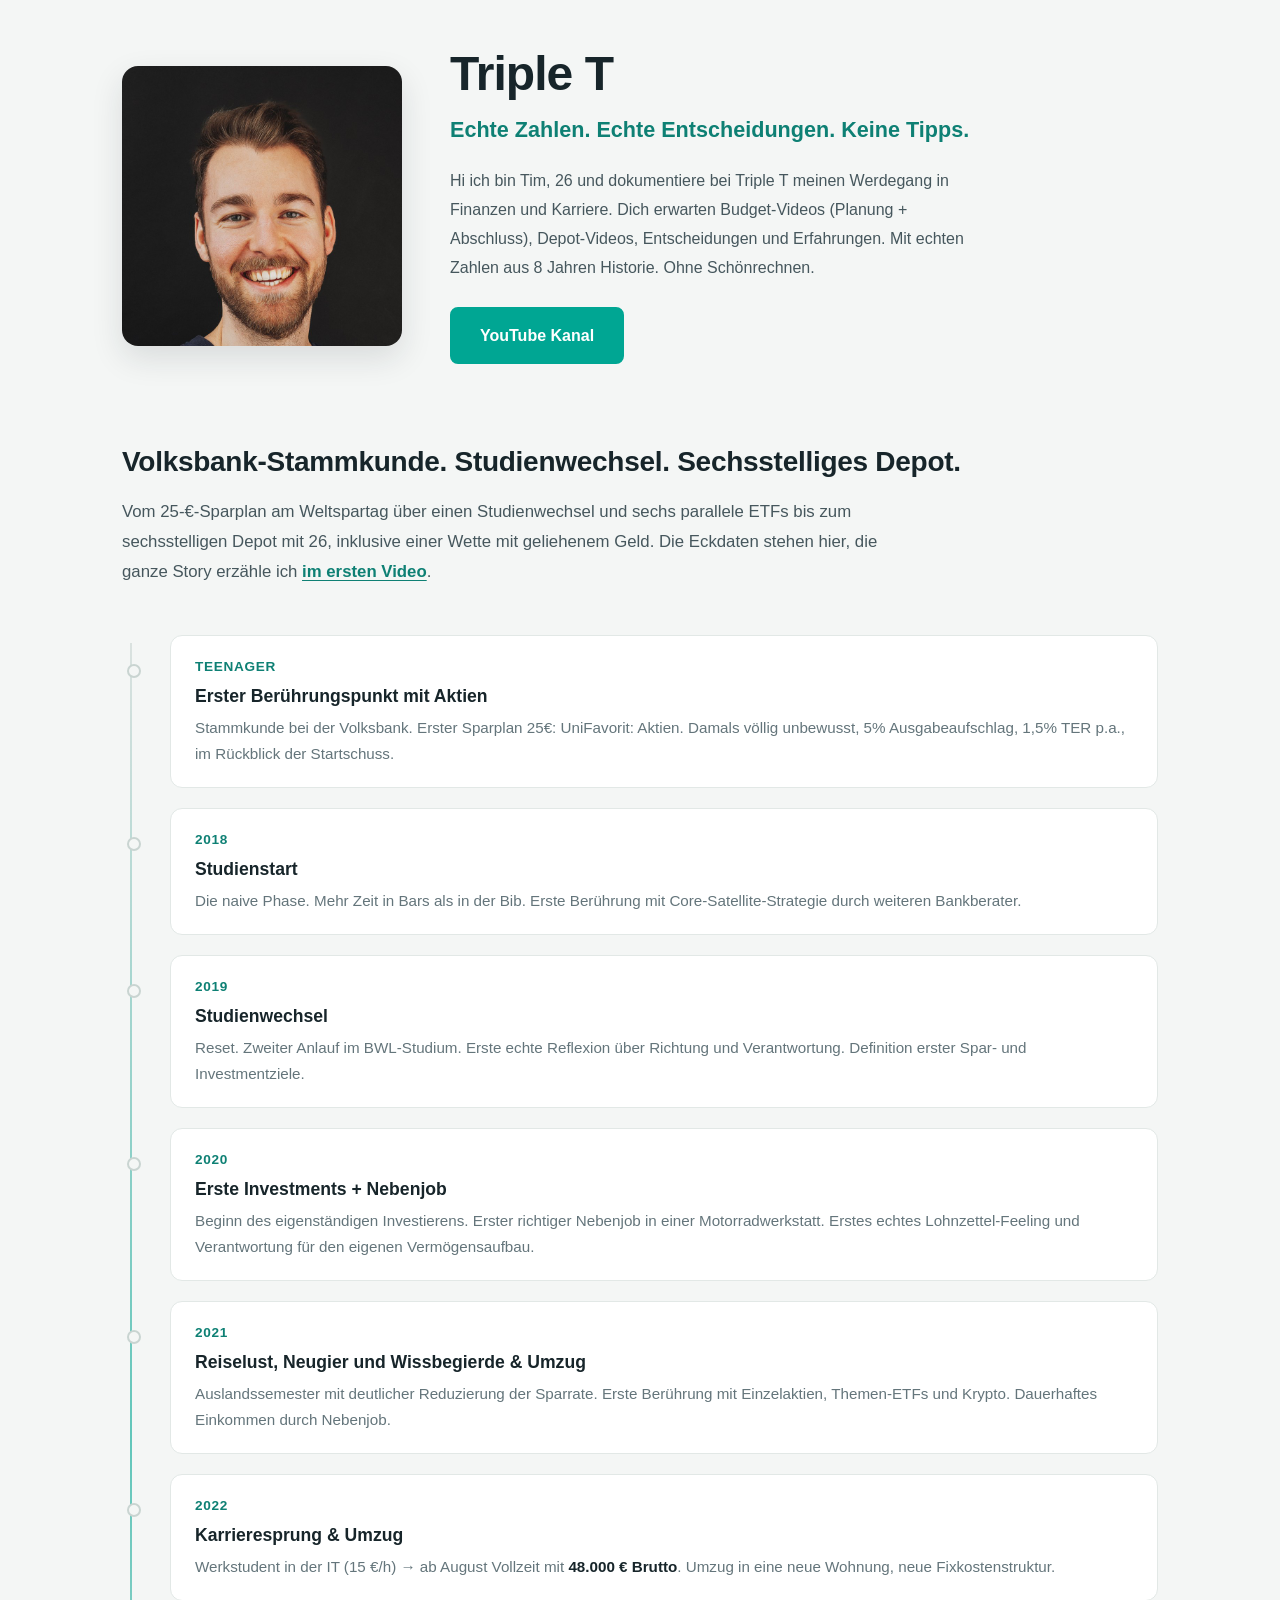
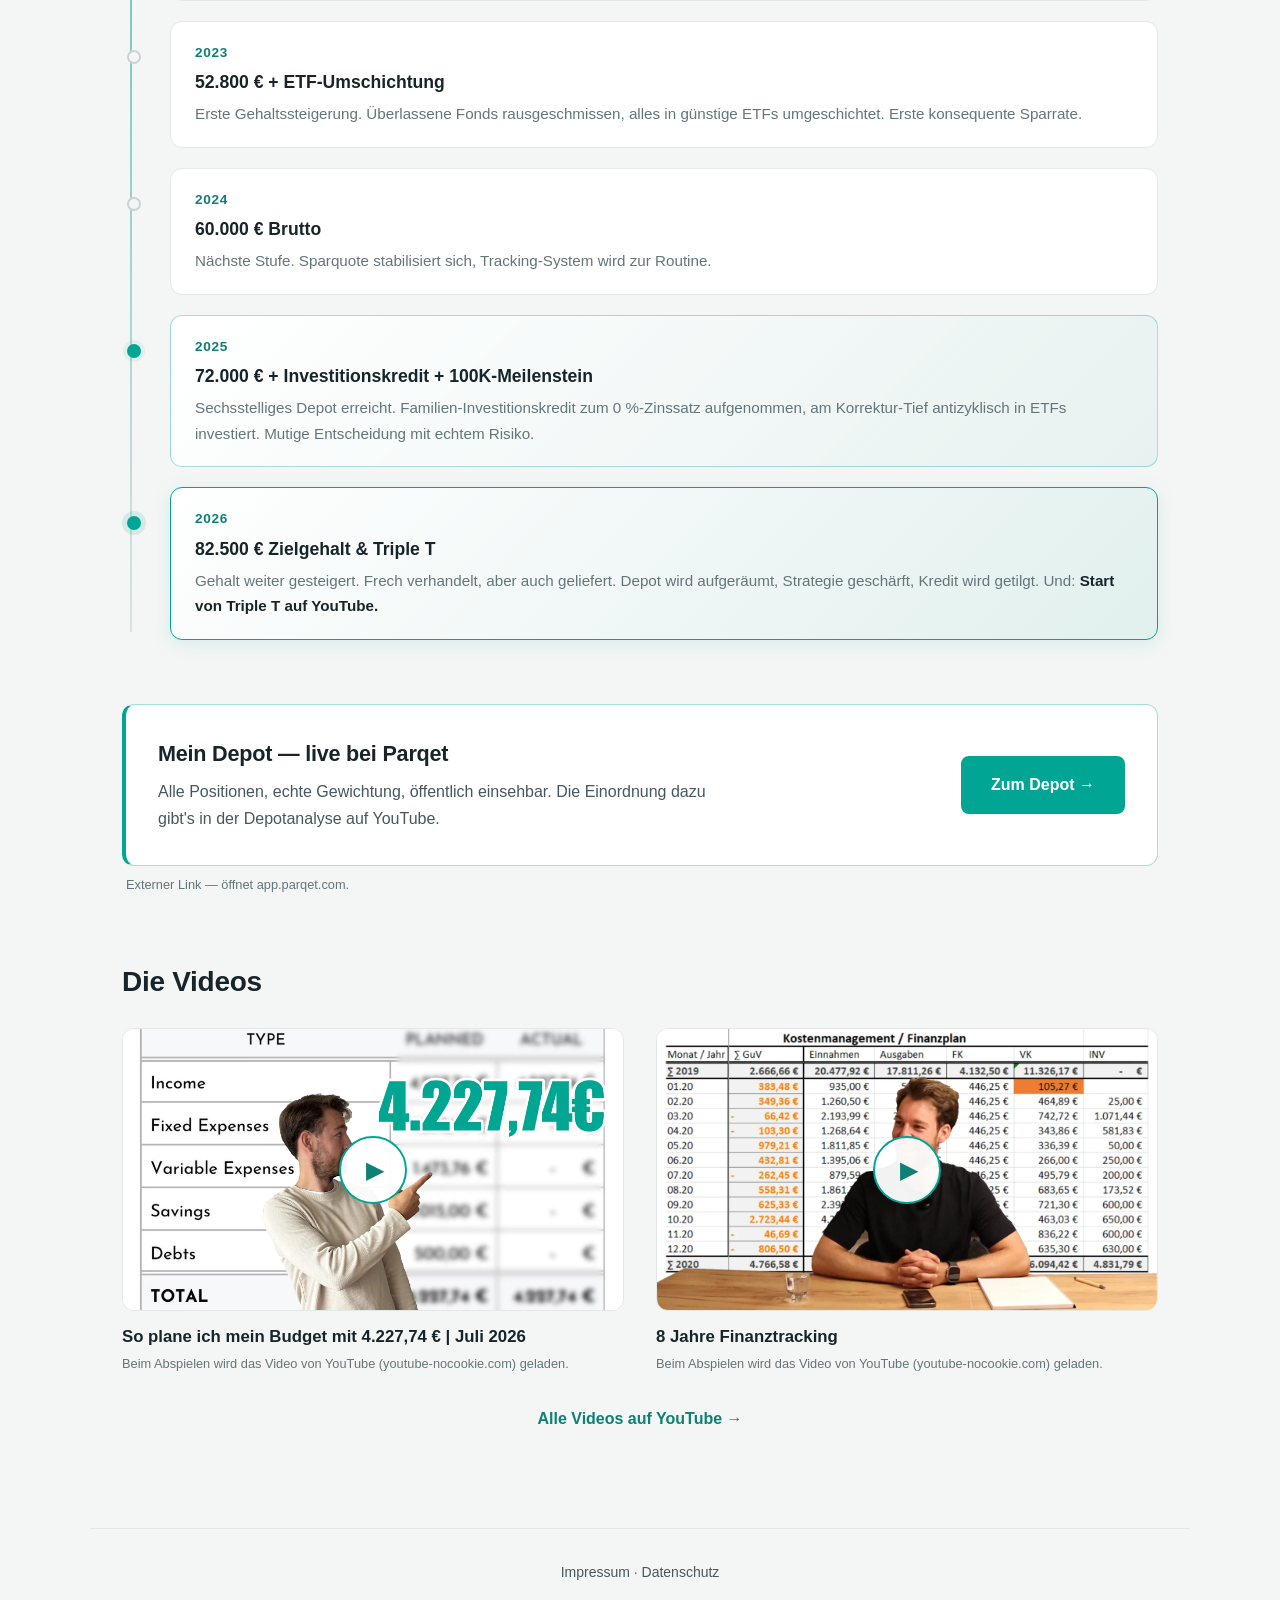
==== commit 4e9eed9d: "V1.10 Update index.html Ergänzung 2021" ====
--- a/index.html
+++ b/index.html
@@ -77,7 +77,7 @@
                     <div class="timeline-marker"></div>
                     <div class="timeline-year">2021</div>
                     <div class="timeline-content">
-                        <h3>Karrieresprung &amp; Umzug</h3>
+                        <h3>Reiselust, Neugier und Wissbegierde &amp; Umzug</h3>
                         <p>Auslandssemester mit deutlicher Reduzierung der Sparrate. Erste Berührung mit Einzelaktien, Themen-ETFs und Krypto. Dauerhaftes Einkommen durch Nebenjob.</p>
                     </div>
                 </div>
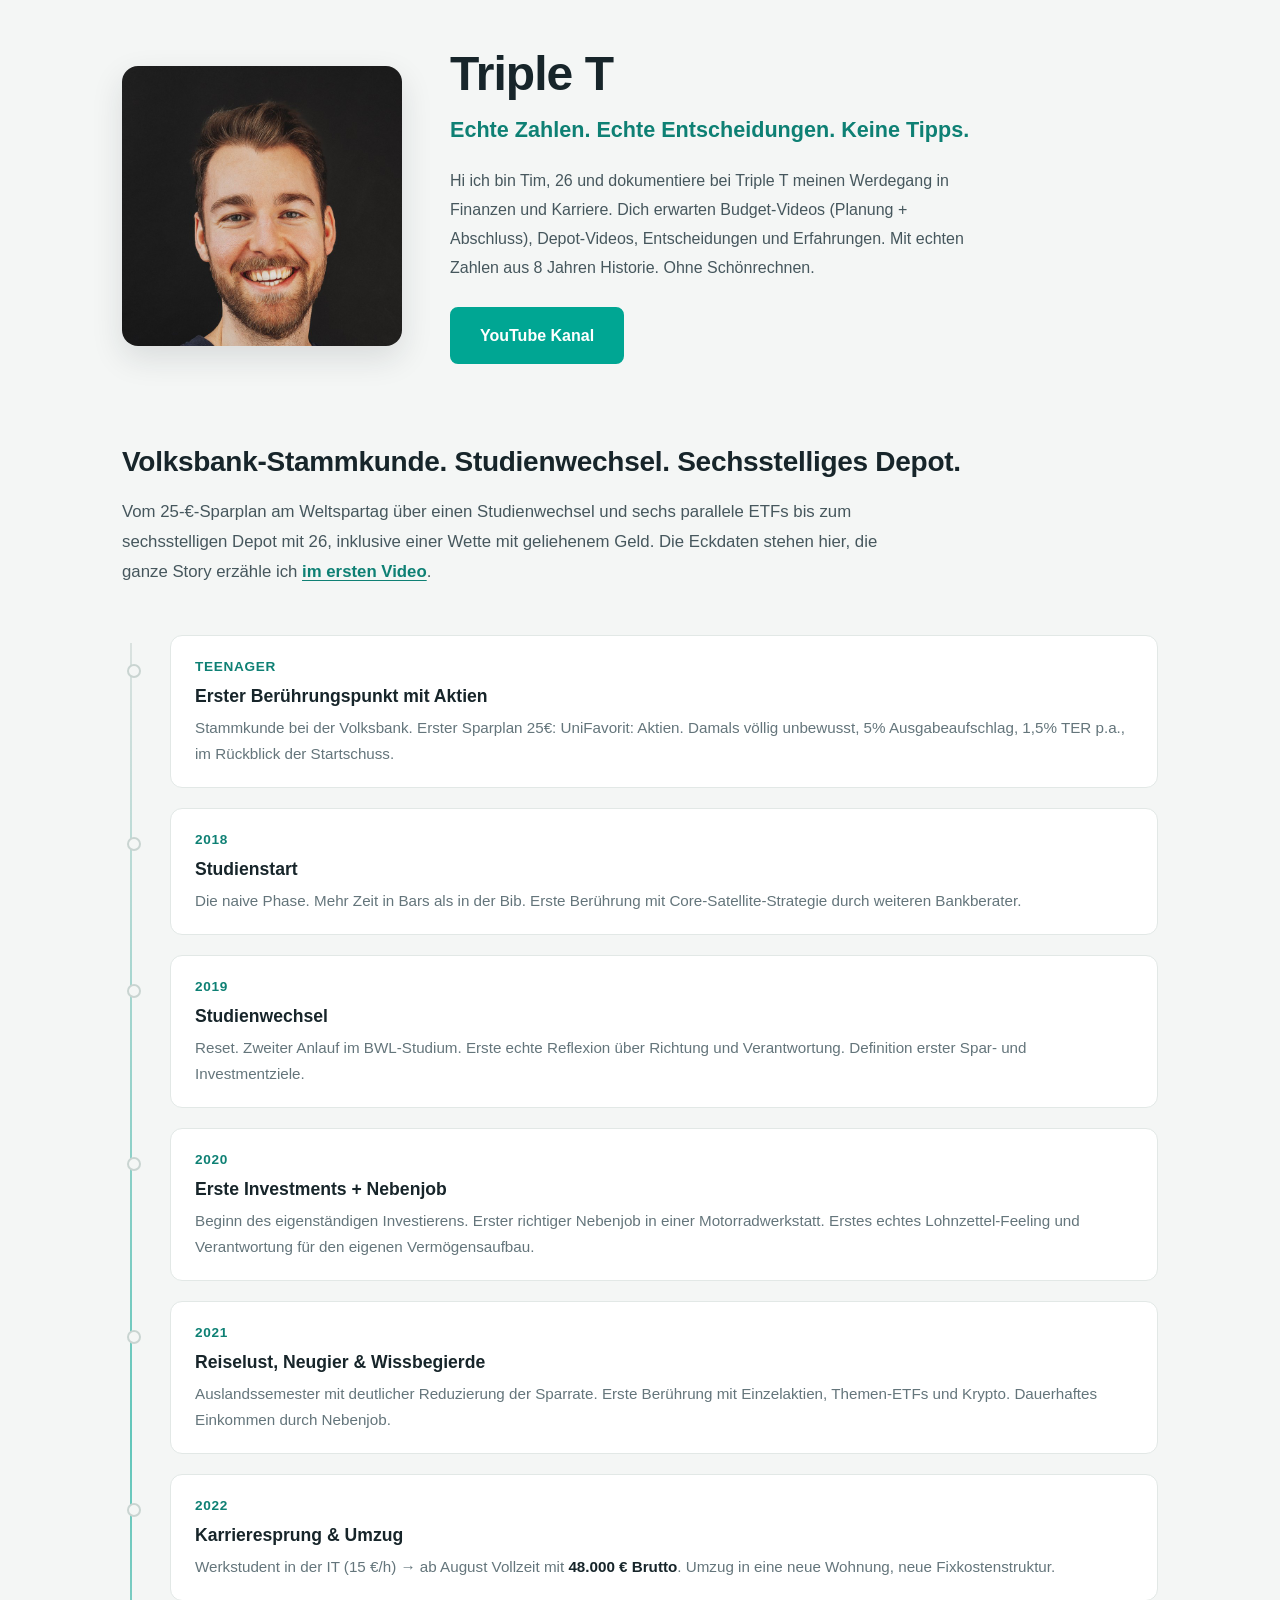
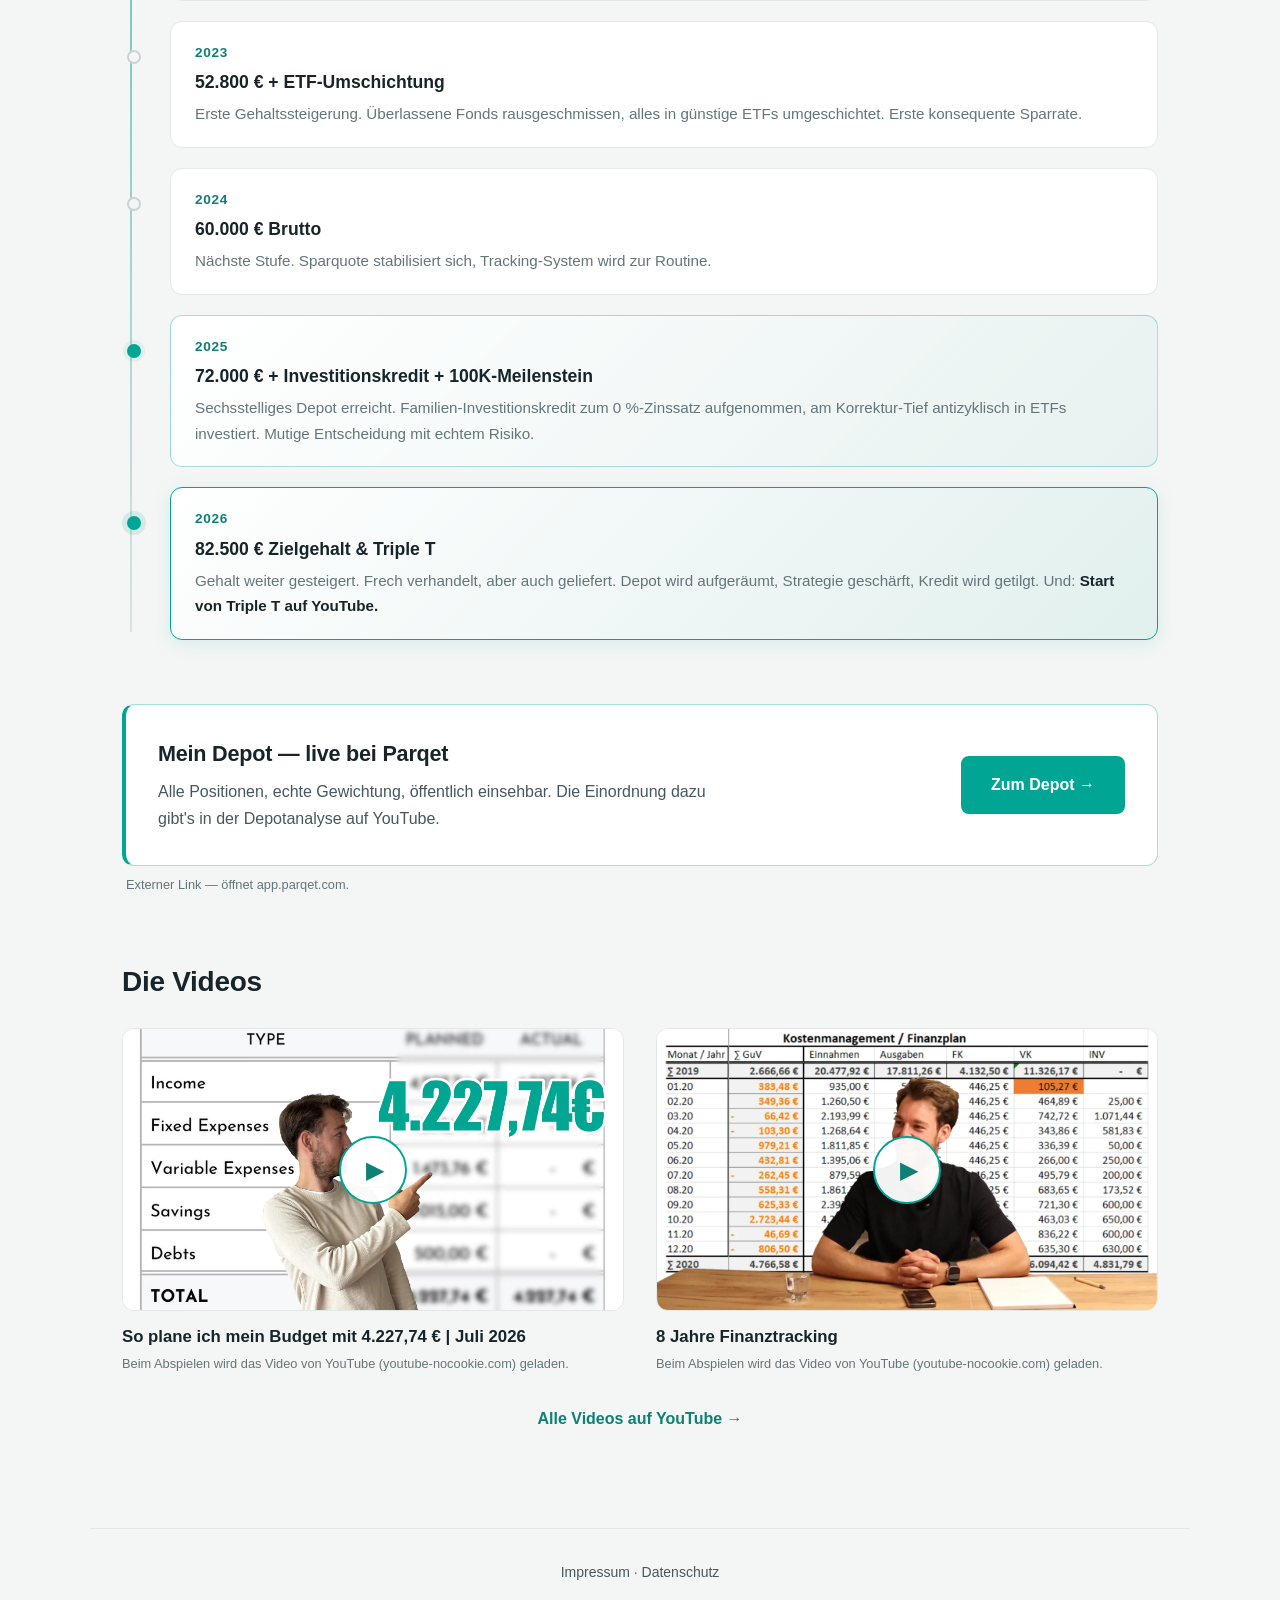
==== commit 9e2a1ee3: "V1.11 Update index.html 2021" ====
--- a/index.html
+++ b/index.html
@@ -77,7 +77,7 @@
                     <div class="timeline-marker"></div>
                     <div class="timeline-year">2021</div>
                     <div class="timeline-content">
-                        <h3>Reiselust, Neugier und Wissbegierde &amp; Umzug</h3>
+                        <h3>Reiselust, Neugier &amp; Wissbegierde</h3>
                         <p>Auslandssemester mit deutlicher Reduzierung der Sparrate. Erste Berührung mit Einzelaktien, Themen-ETFs und Krypto. Dauerhaftes Einkommen durch Nebenjob.</p>
                     </div>
                 </div>
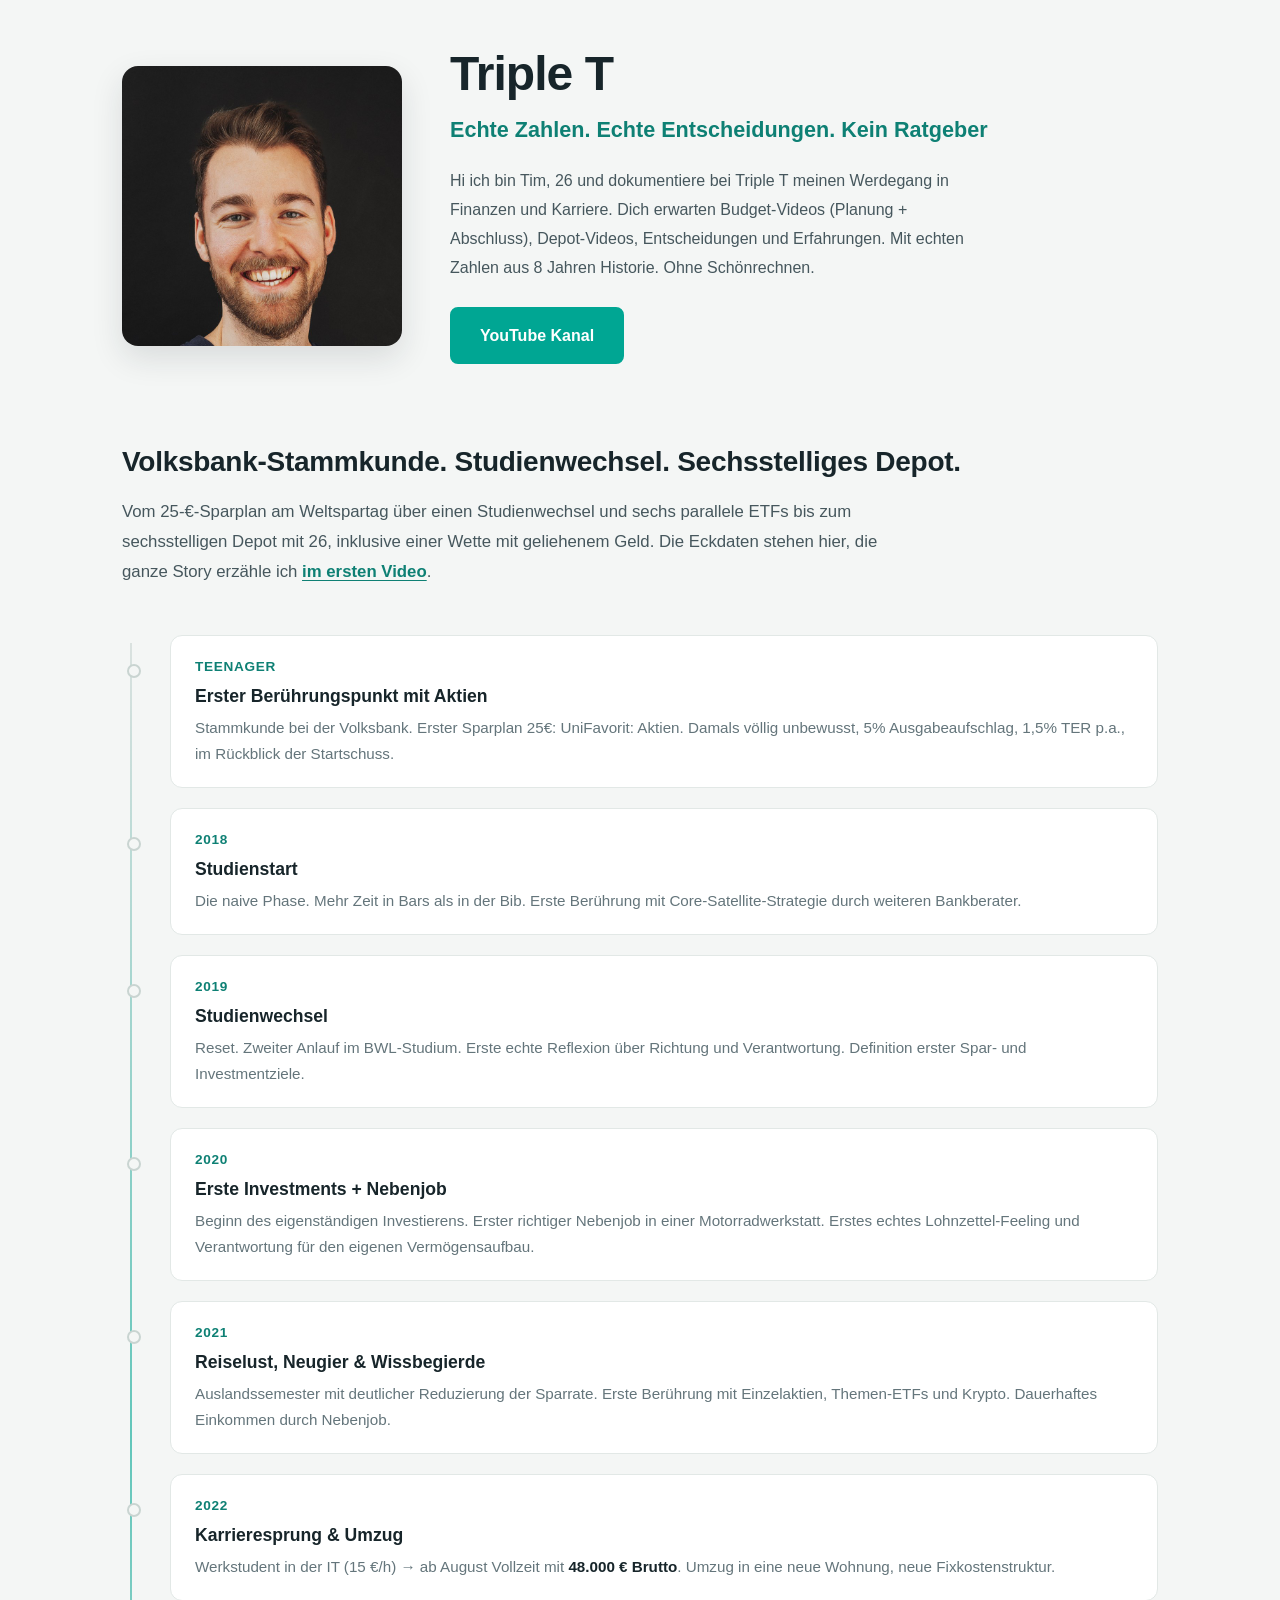
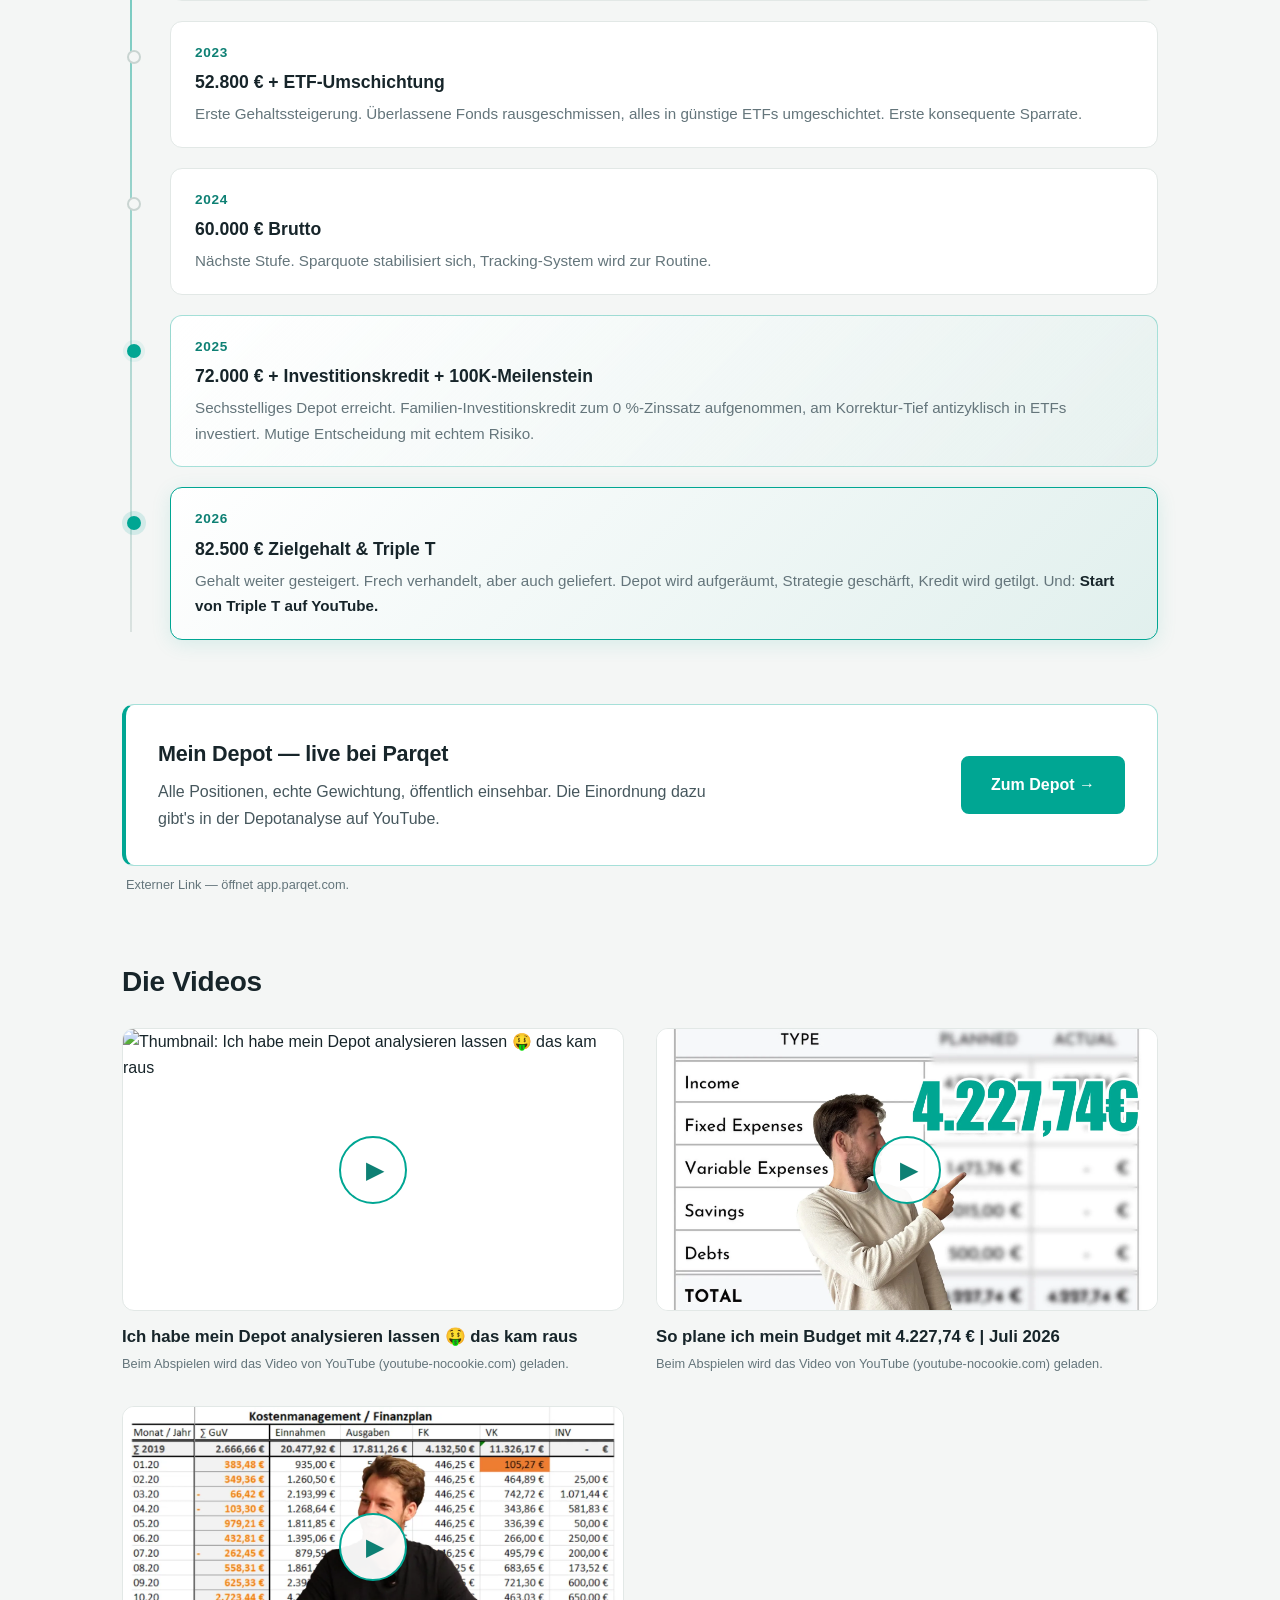
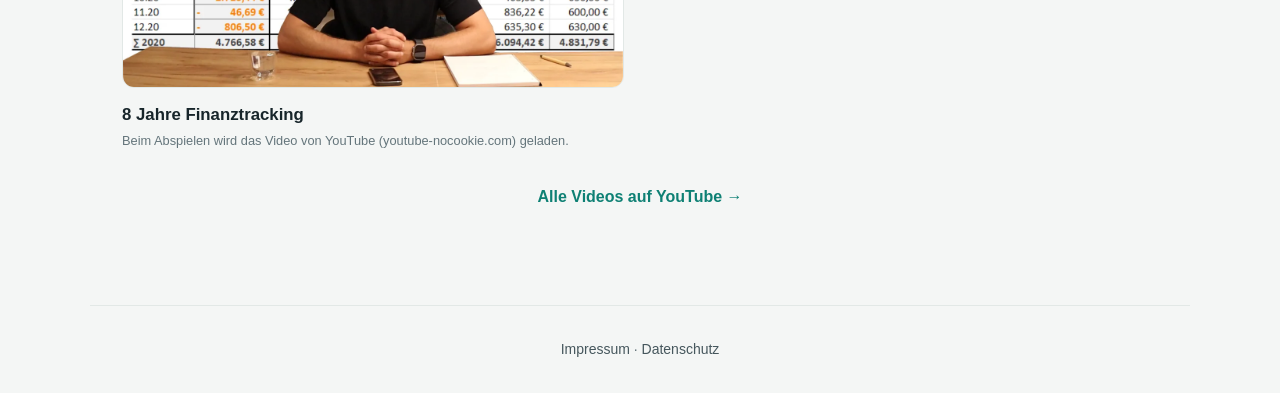
==== commit fab9e4c6: "V1.13 Update Hero Text "Tipps" + Video 3" ====
--- a/index.html
+++ b/index.html
@@ -7,6 +7,8 @@
     <title>Triple T – Personal Finance</title>
     <link rel="stylesheet" href="css/style.css">
     <link rel="icon" type="image/svg+xml" href="favicon.svg">
+    <link rel="icon" type="image/png" sizes="32x32" href="images/favicon-32.png">
+    <link rel="apple-touch-icon" href="images/apple-touch-icon.png">
 </head>
 <body>
     <main>
@@ -17,7 +19,7 @@
             </div>
             <div class="hero-content">
                 <h1>Triple T</h1>
-                <p class="subtitle">Echte Zahlen. Echte Entscheidungen. Keine Tipps.</p>
+                <p class="subtitle">Echte Zahlen. Echte Entscheidungen. Kein Ratgeber</p>
                 <p class="description">
                     Hi ich bin Tim, 26 und dokumentiere bei Triple T meinen Werdegang in Finanzen und Karriere. Dich erwarten Budget-Videos (Planung + Abschluss), Depot-Videos, Entscheidungen und Erfahrungen. Mit echten Zahlen aus 8 Jahren Historie. Ohne Schönrechnen.
                 </p>
@@ -154,7 +156,24 @@
         <section class="videos">
             <h2>Die Videos</h2>
             <div class="video-grid">
-
+                <div class="video-item">
+                    <div class="video-facade"
+                         data-video-id="-QI7MXzTWV8"
+                         data-video-title="Ich habe mein Depot analysieren lassen 🤑 das kam raus">
+                        <picture>
+                            <source srcset="images/Thumbnail-Video-3.webp" type="image/webp">
+                            <img src="images/Thumbnail-Video-3.jpg"
+                                 alt="Thumbnail: Ich habe mein Depot analysieren lassen 🤑 das kam raus"
+                                 loading="lazy">
+                        </picture>
+                        <button type="button" class="video-play"
+                                aria-label="Video abspielen: Ich habe mein Depot analysieren lassen 🤑 das kam raus">
+                            <span class="video-play-icon" aria-hidden="true">▶</span>
+                        </button>
+                    </div>
+                    <h3 class="video-title">Ich habe mein Depot analysieren lassen 🤑 das kam raus</h3>
+                    <p class="video-note">Beim Abspielen wird das Video von YouTube (youtube-nocookie.com) geladen.</p>
+                </div>
                 <div class="video-item">
                     <div class="video-facade"
                          data-video-id="Xw3bvaJuzlU"
